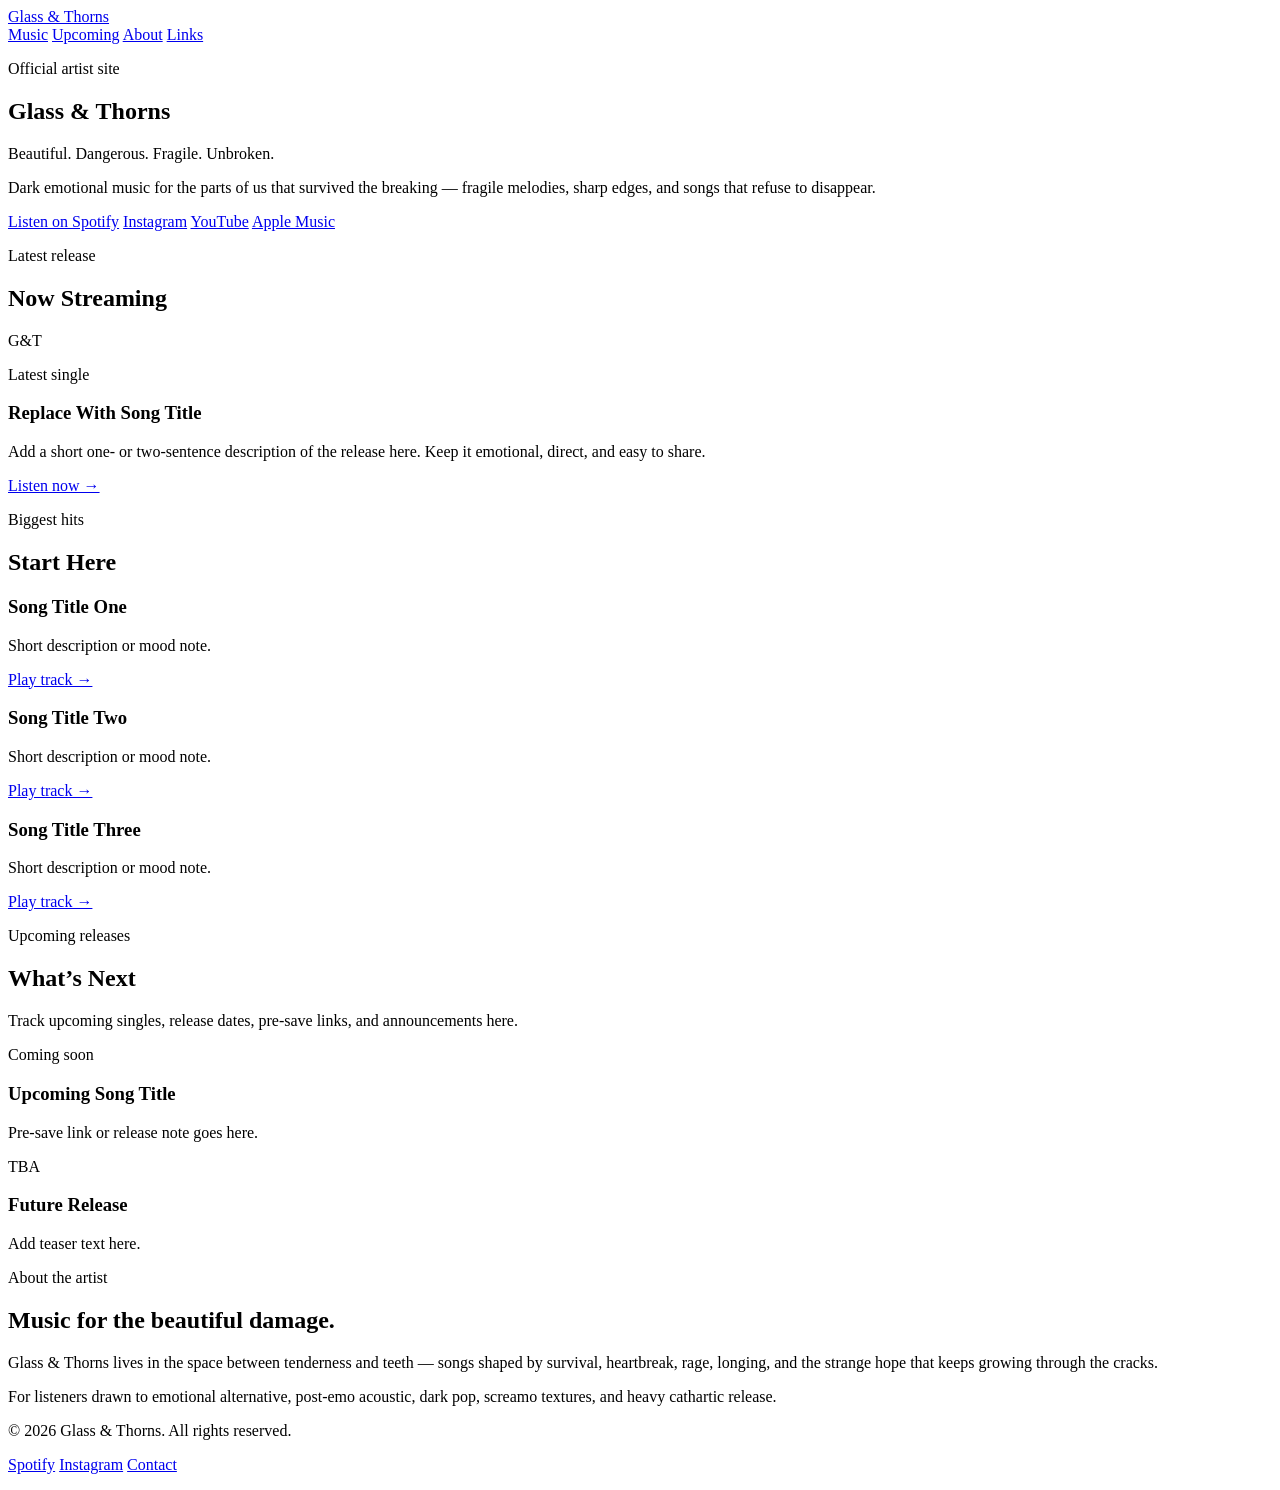
==== index.html @ 0f0faa43 "Add Glass & Thorns artist landing page" ====
<!DOCTYPE html>
<html lang="en">
<head>
  <meta charset="UTF-8" />
  <meta name="viewport" content="width=device-width, initial-scale=1.0" />
  <meta name="description" content="Official site for Glass & Thorns — beautiful, dangerous, fragile, and unbroken." />
  <meta property="og:title" content="Glass & Thorns" />
  <meta property="og:description" content="Beautiful. Dangerous. Fragile. Unbroken." />
  <meta property="og:type" content="website" />
  <title>Glass & Thorns | Official Music Site</title>
  <link rel="stylesheet" href="styles.css" />
</head>
<body>
  <header class="site-header">
    <nav class="nav" aria-label="Primary navigation">
      <a class="logo" href="#top">Glass & Thorns</a>
      <div class="nav-links">
        <a href="#music">Music</a>
        <a href="#upcoming">Upcoming</a>
        <a href="#about">About</a>
        <a href="#links">Links</a>
      </div>
    </nav>
  </header>

  <main id="top">
    <section class="hero section">
      <div class="hero-content">
        <p class="eyebrow">Official artist site</p>
        <h1>Glass & Thorns</h1>
        <p class="tagline">Beautiful. Dangerous. Fragile. Unbroken.</p>
        <p class="intro">
          Dark emotional music for the parts of us that survived the breaking — fragile melodies, sharp edges, and songs that refuse to disappear.
        </p>
        <div class="button-row" id="links" aria-label="Artist links">
          <a class="button primary" href="#" target="_blank" rel="noopener">Listen on Spotify</a>
          <a class="button" href="#" target="_blank" rel="noopener">Instagram</a>
          <a class="button" href="#" target="_blank" rel="noopener">YouTube</a>
          <a class="button" href="#" target="_blank" rel="noopener">Apple Music</a>
        </div>
      </div>
    </section>

    <section class="section feature" id="music">
      <div class="section-heading">
        <p class="eyebrow">Latest release</p>
        <h2>Now Streaming</h2>
      </div>
      <article class="release-card large-card">
        <div class="cover-art placeholder-art" aria-hidden="true">
          <span>G&T</span>
        </div>
        <div>
          <p class="release-label">Latest single</p>
          <h3>Replace With Song Title</h3>
          <p>
            Add a short one- or two-sentence description of the release here. Keep it emotional, direct, and easy to share.
          </p>
          <a class="text-link" href="#" target="_blank" rel="noopener">Listen now →</a>
        </div>
      </article>
    </section>

    <section class="section">
      <div class="section-heading">
        <p class="eyebrow">Biggest hits</p>
        <h2>Start Here</h2>
      </div>
      <div class="card-grid">
        <article class="song-card">
          <h3>Song Title One</h3>
          <p>Short description or mood note.</p>
          <a href="#" target="_blank" rel="noopener">Play track →</a>
        </article>
        <article class="song-card">
          <h3>Song Title Two</h3>
          <p>Short description or mood note.</p>
          <a href="#" target="_blank" rel="noopener">Play track →</a>
        </article>
        <article class="song-card">
          <h3>Song Title Three</h3>
          <p>Short description or mood note.</p>
          <a href="#" target="_blank" rel="noopener">Play track →</a>
        </article>
      </div>
    </section>

    <section class="section split" id="upcoming">
      <div>
        <p class="eyebrow">Upcoming releases</p>
        <h2>What’s Next</h2>
        <p>
          Track upcoming singles, release dates, pre-save links, and announcements here.
        </p>
      </div>
      <div class="timeline">
        <article>
          <time datetime="2026-00-00">Coming soon</time>
          <h3>Upcoming Song Title</h3>
          <p>Pre-save link or release note goes here.</p>
        </article>
        <article>
          <time datetime="2026-00-00">TBA</time>
          <h3>Future Release</h3>
          <p>Add teaser text here.</p>
        </article>
      </div>
    </section>

    <section class="section about" id="about">
      <p class="eyebrow">About the artist</p>
      <h2>Music for the beautiful damage.</h2>
      <p>
        Glass & Thorns lives in the space between tenderness and teeth — songs shaped by survival, heartbreak, rage, longing, and the strange hope that keeps growing through the cracks.
      </p>
      <p>
        For listeners drawn to emotional alternative, post-emo acoustic, dark pop, screamo textures, and heavy cathartic release.
      </p>
    </section>
  </main>

  <footer class="site-footer">
    <p>© <span id="year"></span> Glass & Thorns. All rights reserved.</p>
    <p class="footer-links">
      <a href="#" target="_blank" rel="noopener">Spotify</a>
      <a href="#" target="_blank" rel="noopener">Instagram</a>
      <a href="mailto:hello@example.com">Contact</a>
    </p>
  </footer>

  <script>
    document.getElementById('year').textContent = new Date().getFullYear();
  </script>
</body>
</html>
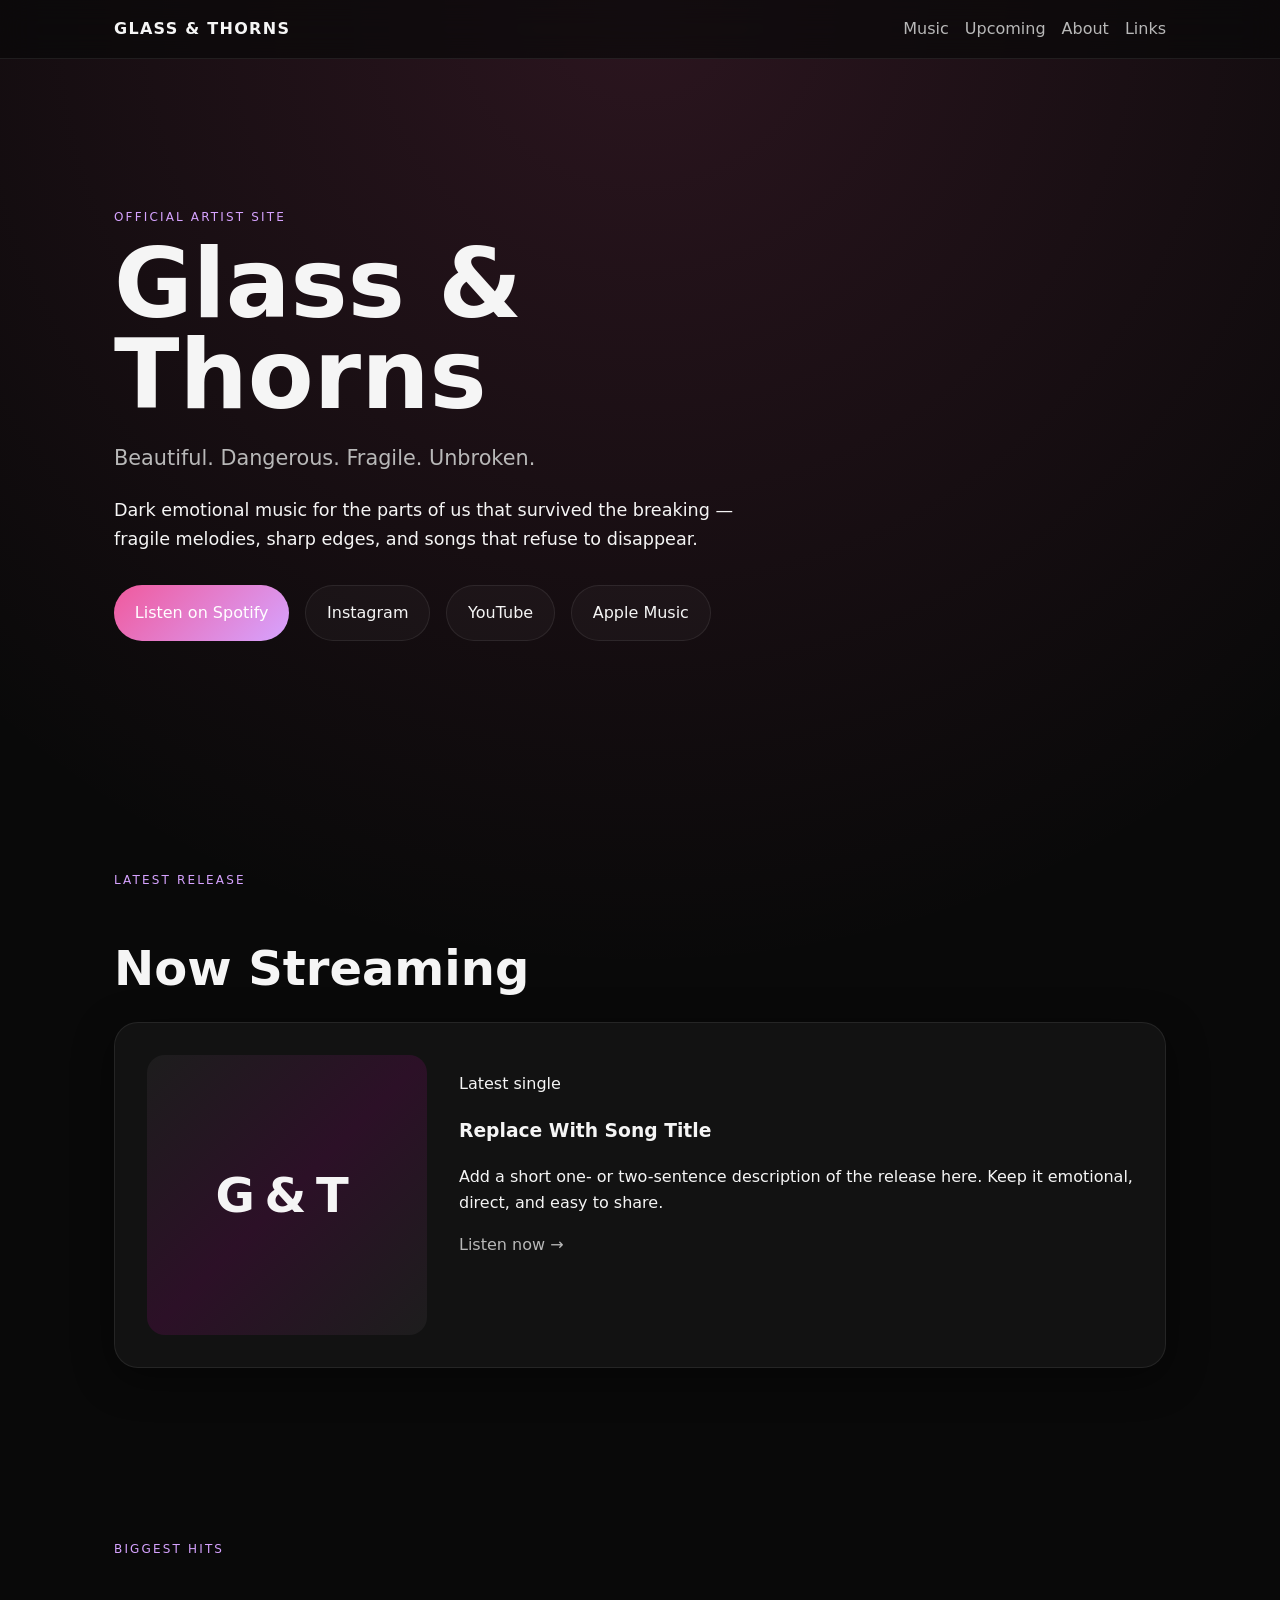
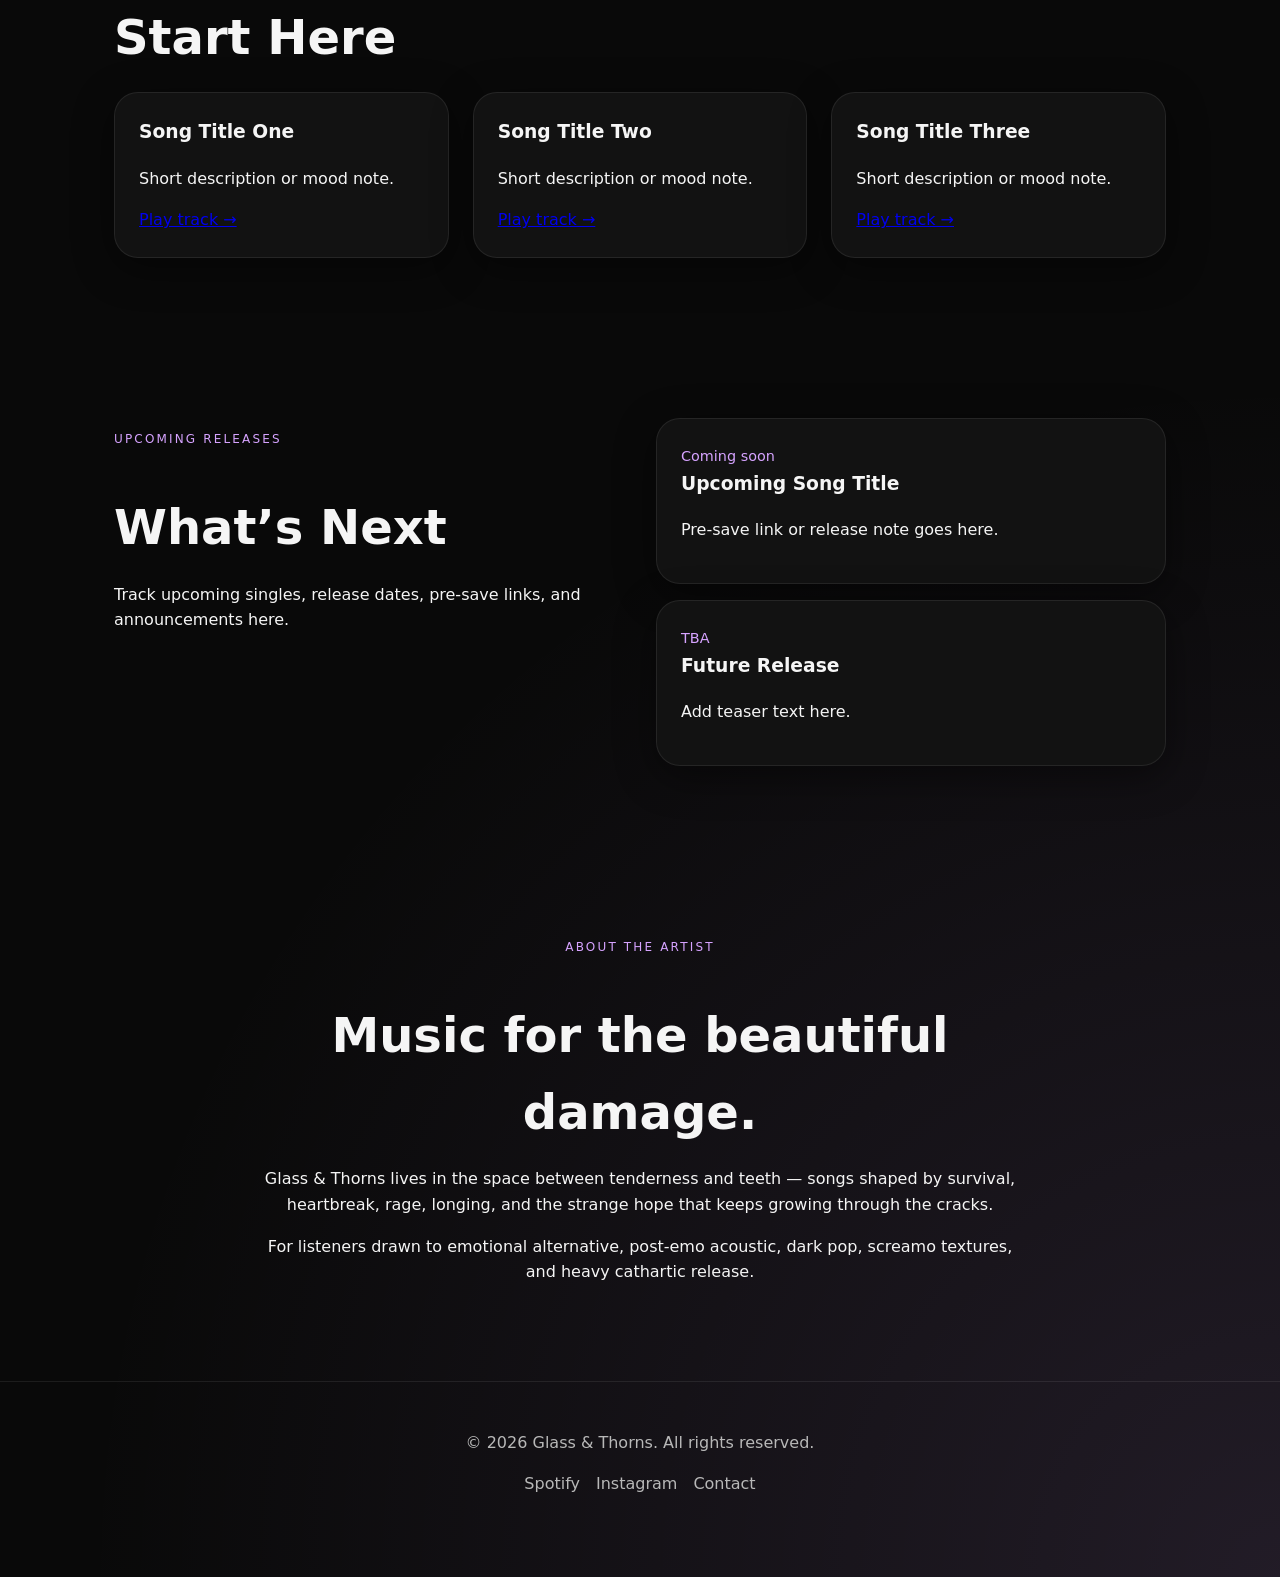
==== commit 938ecef3: "Update artist contact email" ====
--- a/index.html
+++ b/index.html
@@ -124,7 +124,7 @@
     <p class="footer-links">
       <a href="#" target="_blank" rel="noopener">Spotify</a>
       <a href="#" target="_blank" rel="noopener">Instagram</a>
-      <a href="mailto:hello@example.com">Contact</a>
+      <a href="mailto:glassandthorns@gmail.com">Contact</a>
     </p>
   </footer>
 
--- a/styles.css
+++ b/styles.css
@@ -0,0 +1,256 @@
+:root {
+  --bg: #090909;
+  --panel: #121212;
+  --panel-light: #1a1a1a;
+  --text: #f5f5f5;
+  --muted: #b8b8b8;
+  --accent: #d6a3ff;
+  --accent-strong: #f05a9d;
+  --border: rgba(255,255,255,0.08);
+  --shadow: 0 10px 40px rgba(0,0,0,0.45);
+}
+
+* {
+  box-sizing: border-box;
+}
+
+html {
+  scroll-behavior: smooth;
+}
+
+body {
+  margin: 0;
+  background:
+    radial-gradient(circle at top, rgba(240,90,157,0.15), transparent 30%),
+    radial-gradient(circle at bottom right, rgba(214,163,255,0.12), transparent 35%),
+    var(--bg);
+  color: var(--text);
+  font-family: Inter, system-ui, sans-serif;
+  line-height: 1.6;
+}
+
+img {
+  max-width: 100%;
+}
+
+.site-header {
+  position: sticky;
+  top: 0;
+  z-index: 100;
+  backdrop-filter: blur(16px);
+  background: rgba(9,9,9,0.7);
+  border-bottom: 1px solid var(--border);
+}
+
+.nav {
+  max-width: 1100px;
+  margin: 0 auto;
+  padding: 1rem 1.5rem;
+  display: flex;
+  justify-content: space-between;
+  align-items: center;
+}
+
+.logo {
+  color: var(--text);
+  text-decoration: none;
+  font-weight: 700;
+  letter-spacing: 0.08em;
+  text-transform: uppercase;
+}
+
+.nav-links {
+  display: flex;
+  gap: 1rem;
+}
+
+.nav-links a,
+.footer-links a,
+.text-link {
+  color: var(--muted);
+  text-decoration: none;
+  transition: color 0.2s ease;
+}
+
+.nav-links a:hover,
+.footer-links a:hover,
+.text-link:hover {
+  color: var(--accent);
+}
+
+.section {
+  max-width: 1100px;
+  margin: 0 auto;
+  padding: 5rem 1.5rem;
+}
+
+.hero {
+  min-height: 80vh;
+  display: flex;
+  align-items: center;
+}
+
+.hero-content {
+  max-width: 720px;
+}
+
+.eyebrow {
+  text-transform: uppercase;
+  letter-spacing: 0.18em;
+  color: var(--accent);
+  font-size: 0.75rem;
+}
+
+h1 {
+  font-size: clamp(3rem, 8vw, 6rem);
+  line-height: 0.95;
+  margin: 0.5rem 0 1rem;
+}
+
+h2 {
+  font-size: clamp(2rem, 4vw, 3rem);
+  margin-bottom: 1rem;
+}
+
+.tagline {
+  font-size: 1.3rem;
+  color: var(--muted);
+}
+
+.intro {
+  font-size: 1.1rem;
+  max-width: 640px;
+}
+
+.button-row {
+  display: flex;
+  flex-wrap: wrap;
+  gap: 1rem;
+  margin-top: 2rem;
+}
+
+.button {
+  display: inline-flex;
+  align-items: center;
+  justify-content: center;
+  padding: 0.9rem 1.3rem;
+  border-radius: 999px;
+  border: 1px solid var(--border);
+  color: var(--text);
+  text-decoration: none;
+  background: rgba(255,255,255,0.03);
+  transition: transform 0.2s ease, background 0.2s ease;
+}
+
+.button:hover {
+  transform: translateY(-2px);
+  background: rgba(255,255,255,0.08);
+}
+
+.button.primary {
+  background: linear-gradient(135deg, var(--accent-strong), var(--accent));
+  color: white;
+  border: none;
+}
+
+.release-card,
+.song-card,
+.timeline article {
+  background: var(--panel);
+  border: 1px solid var(--border);
+  border-radius: 24px;
+  box-shadow: var(--shadow);
+}
+
+.large-card {
+  display: grid;
+  grid-template-columns: 280px 1fr;
+  gap: 2rem;
+  padding: 2rem;
+}
+
+.cover-art {
+  aspect-ratio: 1 / 1;
+  border-radius: 18px;
+}
+
+.placeholder-art {
+  background: linear-gradient(135deg, #1d1d1d, #2c1027, #1d1d1d);
+  display: flex;
+  align-items: center;
+  justify-content: center;
+  font-size: 3rem;
+  font-weight: 700;
+  letter-spacing: 0.2em;
+}
+
+.card-grid {
+  display: grid;
+  grid-template-columns: repeat(auto-fit, minmax(220px, 1fr));
+  gap: 1.5rem;
+}
+
+.song-card {
+  padding: 1.5rem;
+}
+
+.song-card h3,
+.timeline h3 {
+  margin-top: 0;
+}
+
+.split {
+  display: grid;
+  grid-template-columns: 1fr 1fr;
+  gap: 2rem;
+}
+
+.timeline {
+  display: grid;
+  gap: 1rem;
+}
+
+.timeline article {
+  padding: 1.5rem;
+}
+
+.timeline time {
+  color: var(--accent);
+  font-size: 0.9rem;
+}
+
+.about {
+  text-align: center;
+  max-width: 800px;
+}
+
+.site-footer {
+  border-top: 1px solid var(--border);
+  padding: 2rem 1.5rem 4rem;
+  text-align: center;
+  color: var(--muted);
+}
+
+.footer-links {
+  display: flex;
+  justify-content: center;
+  gap: 1rem;
+  flex-wrap: wrap;
+}
+
+@media (max-width: 800px) {
+  .large-card,
+  .split {
+    grid-template-columns: 1fr;
+  }
+
+  .nav {
+    flex-direction: column;
+    gap: 1rem;
+  }
+
+  .nav-links {
+    flex-wrap: wrap;
+    justify-content: center;
+  }
+}
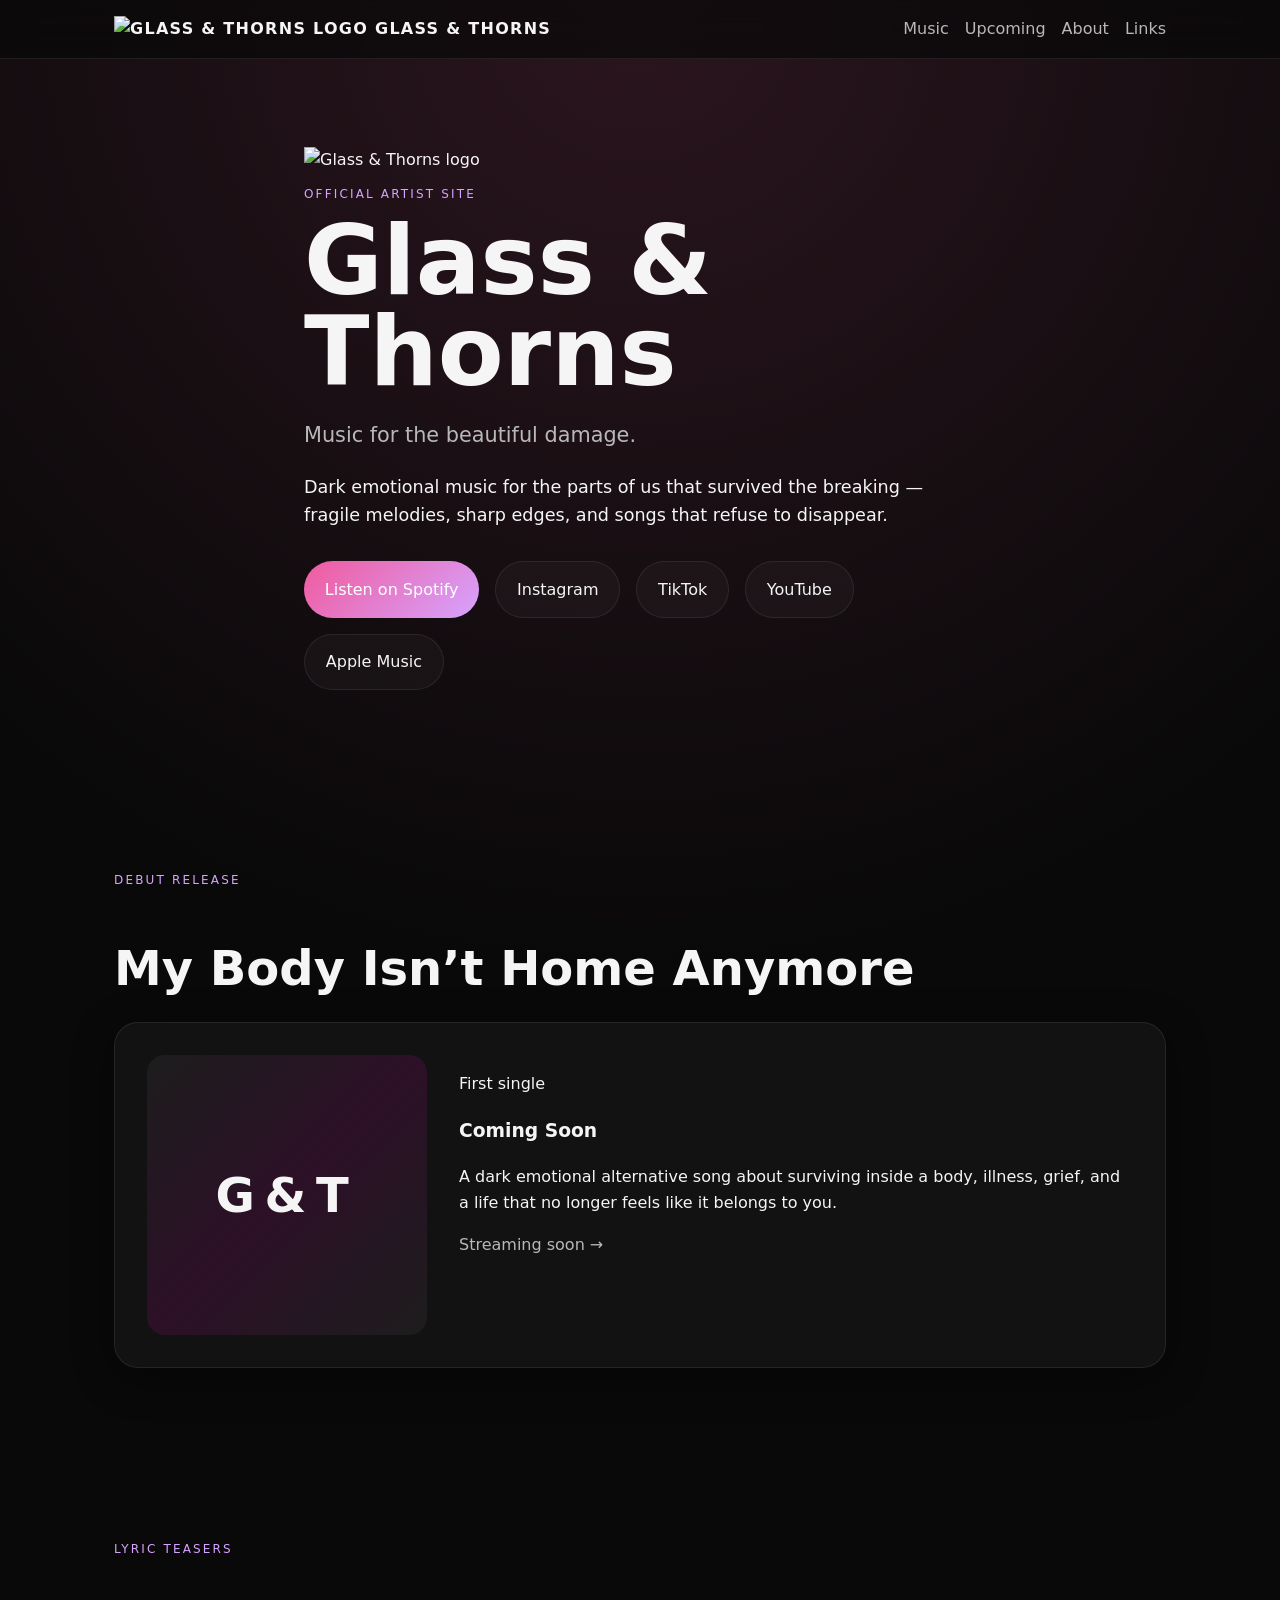
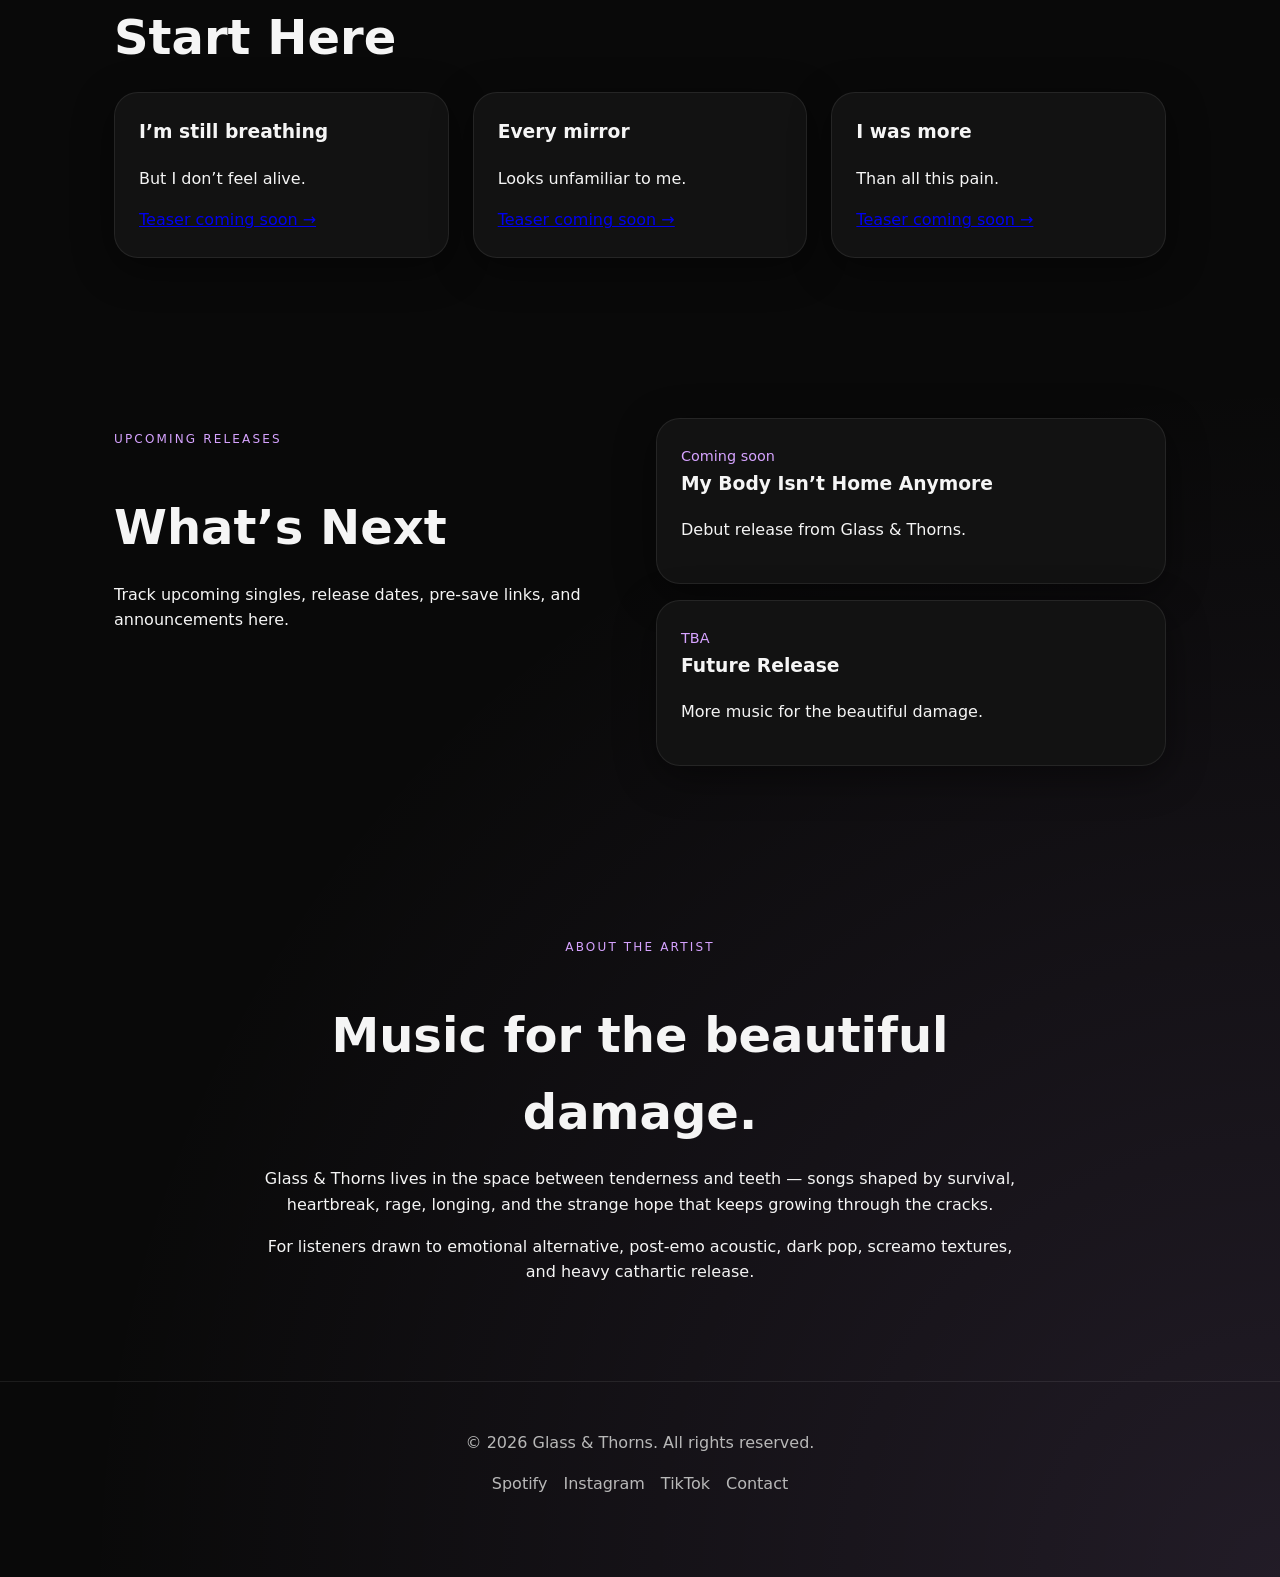
==== commit 2d43a75a: "Wire logo and hero image into site" ====
--- a/index.html
+++ b/index.html
@@ -5,15 +5,19 @@
   <meta name="viewport" content="width=device-width, initial-scale=1.0" />
   <meta name="description" content="Official site for Glass & Thorns — beautiful, dangerous, fragile, and unbroken." />
   <meta property="og:title" content="Glass & Thorns" />
-  <meta property="og:description" content="Beautiful. Dangerous. Fragile. Unbroken." />
+  <meta property="og:description" content="Music for the beautiful damage." />
   <meta property="og:type" content="website" />
+  <meta property="og:image" content="assets/images/glass-and-thorns-hero.jpg" />
   <title>Glass & Thorns | Official Music Site</title>
   <link rel="stylesheet" href="styles.css" />
 </head>
 <body>
   <header class="site-header">
     <nav class="nav" aria-label="Primary navigation">
-      <a class="logo" href="#top">Glass & Thorns</a>
+      <a class="logo" href="#top" aria-label="Glass & Thorns home">
+        <img src="assets/images/glass-and-thorns-logo.jpg" alt="Glass & Thorns logo" />
+        <span>Glass & Thorns</span>
+      </a>
       <div class="nav-links">
         <a href="#music">Music</a>
         <a href="#upcoming">Upcoming</a>
@@ -24,17 +28,20 @@
   </header>
 
   <main id="top">
-    <section class="hero section">
-      <div class="hero-content">
+    <section class="hero">
+      <div class="hero-overlay"></div>
+      <div class="hero-content section">
+        <img class="hero-logo" src="assets/images/glass-and-thorns-logo.jpg" alt="Glass & Thorns logo" />
         <p class="eyebrow">Official artist site</p>
         <h1>Glass & Thorns</h1>
-        <p class="tagline">Beautiful. Dangerous. Fragile. Unbroken.</p>
+        <p class="tagline">Music for the beautiful damage.</p>
         <p class="intro">
           Dark emotional music for the parts of us that survived the breaking — fragile melodies, sharp edges, and songs that refuse to disappear.
         </p>
         <div class="button-row" id="links" aria-label="Artist links">
           <a class="button primary" href="#" target="_blank" rel="noopener">Listen on Spotify</a>
           <a class="button" href="#" target="_blank" rel="noopener">Instagram</a>
+          <a class="button" href="#" target="_blank" rel="noopener">TikTok</a>
           <a class="button" href="#" target="_blank" rel="noopener">YouTube</a>
           <a class="button" href="#" target="_blank" rel="noopener">Apple Music</a>
         </div>
@@ -43,44 +50,44 @@
 
     <section class="section feature" id="music">
       <div class="section-heading">
-        <p class="eyebrow">Latest release</p>
-        <h2>Now Streaming</h2>
+        <p class="eyebrow">Debut release</p>
+        <h2>My Body Isn’t Home Anymore</h2>
       </div>
       <article class="release-card large-card">
         <div class="cover-art placeholder-art" aria-hidden="true">
           <span>G&T</span>
         </div>
         <div>
-          <p class="release-label">Latest single</p>
-          <h3>Replace With Song Title</h3>
+          <p class="release-label">First single</p>
+          <h3>Coming Soon</h3>
           <p>
-            Add a short one- or two-sentence description of the release here. Keep it emotional, direct, and easy to share.
+            A dark emotional alternative song about surviving inside a body, illness, grief, and a life that no longer feels like it belongs to you.
           </p>
-          <a class="text-link" href="#" target="_blank" rel="noopener">Listen now →</a>
+          <a class="text-link" href="#" target="_blank" rel="noopener">Streaming soon →</a>
         </div>
       </article>
     </section>
 
     <section class="section">
       <div class="section-heading">
-        <p class="eyebrow">Biggest hits</p>
+        <p class="eyebrow">Lyric teasers</p>
         <h2>Start Here</h2>
       </div>
       <div class="card-grid">
         <article class="song-card">
-          <h3>Song Title One</h3>
-          <p>Short description or mood note.</p>
-          <a href="#" target="_blank" rel="noopener">Play track →</a>
+          <h3>I’m still breathing</h3>
+          <p>But I don’t feel alive.</p>
+          <a href="#" target="_blank" rel="noopener">Teaser coming soon →</a>
         </article>
         <article class="song-card">
-          <h3>Song Title Two</h3>
-          <p>Short description or mood note.</p>
-          <a href="#" target="_blank" rel="noopener">Play track →</a>
+          <h3>Every mirror</h3>
+          <p>Looks unfamiliar to me.</p>
+          <a href="#" target="_blank" rel="noopener">Teaser coming soon →</a>
         </article>
         <article class="song-card">
-          <h3>Song Title Three</h3>
-          <p>Short description or mood note.</p>
-          <a href="#" target="_blank" rel="noopener">Play track →</a>
+          <h3>I was more</h3>
+          <p>Than all this pain.</p>
+          <a href="#" target="_blank" rel="noopener">Teaser coming soon →</a>
         </article>
       </div>
     </section>
@@ -96,13 +103,13 @@
       <div class="timeline">
         <article>
           <time datetime="2026-00-00">Coming soon</time>
-          <h3>Upcoming Song Title</h3>
-          <p>Pre-save link or release note goes here.</p>
+          <h3>My Body Isn’t Home Anymore</h3>
+          <p>Debut release from Glass & Thorns.</p>
         </article>
         <article>
           <time datetime="2026-00-00">TBA</time>
           <h3>Future Release</h3>
-          <p>Add teaser text here.</p>
+          <p>More music for the beautiful damage.</p>
         </article>
       </div>
     </section>
@@ -124,6 +131,7 @@
     <p class="footer-links">
       <a href="#" target="_blank" rel="noopener">Spotify</a>
       <a href="#" target="_blank" rel="noopener">Instagram</a>
+      <a href="#" target="_blank" rel="noopener">TikTok</a>
       <a href="mailto:glassandthorns@gmail.com">Contact</a>
     </p>
   </footer>
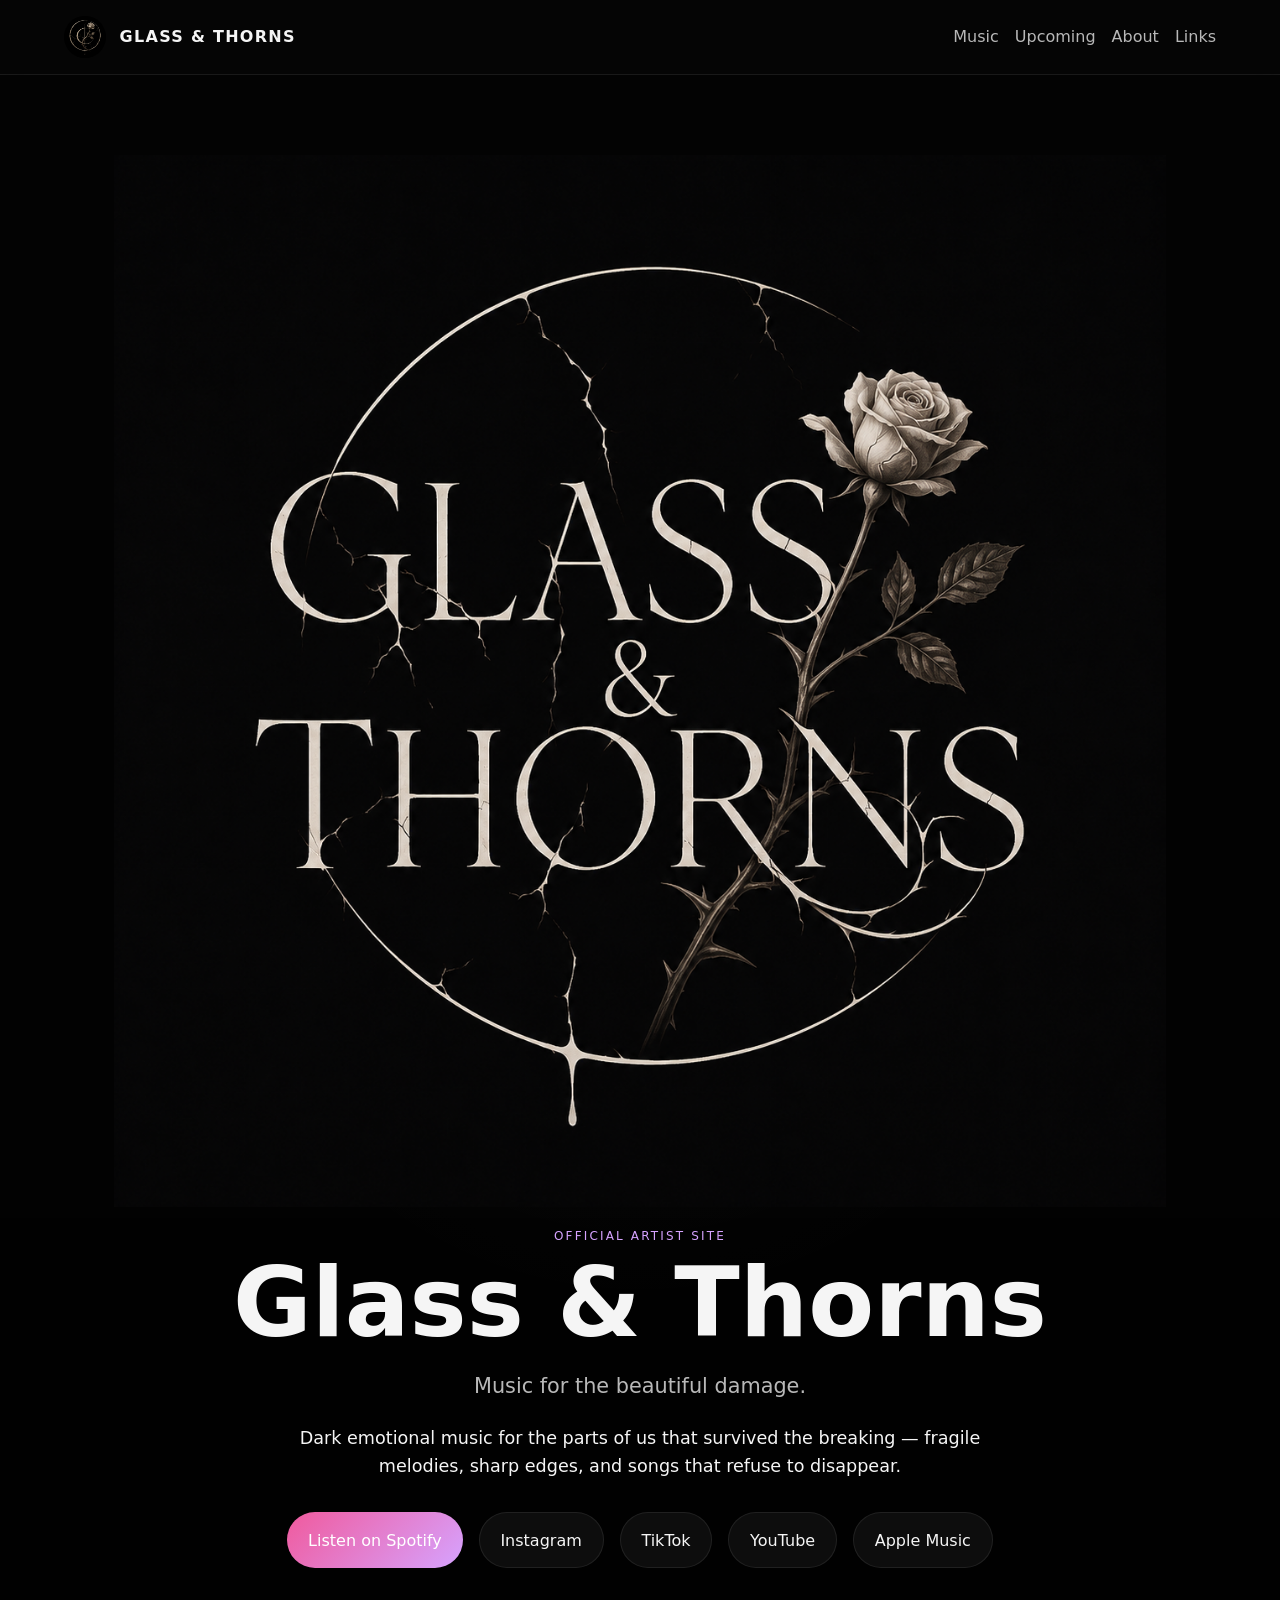
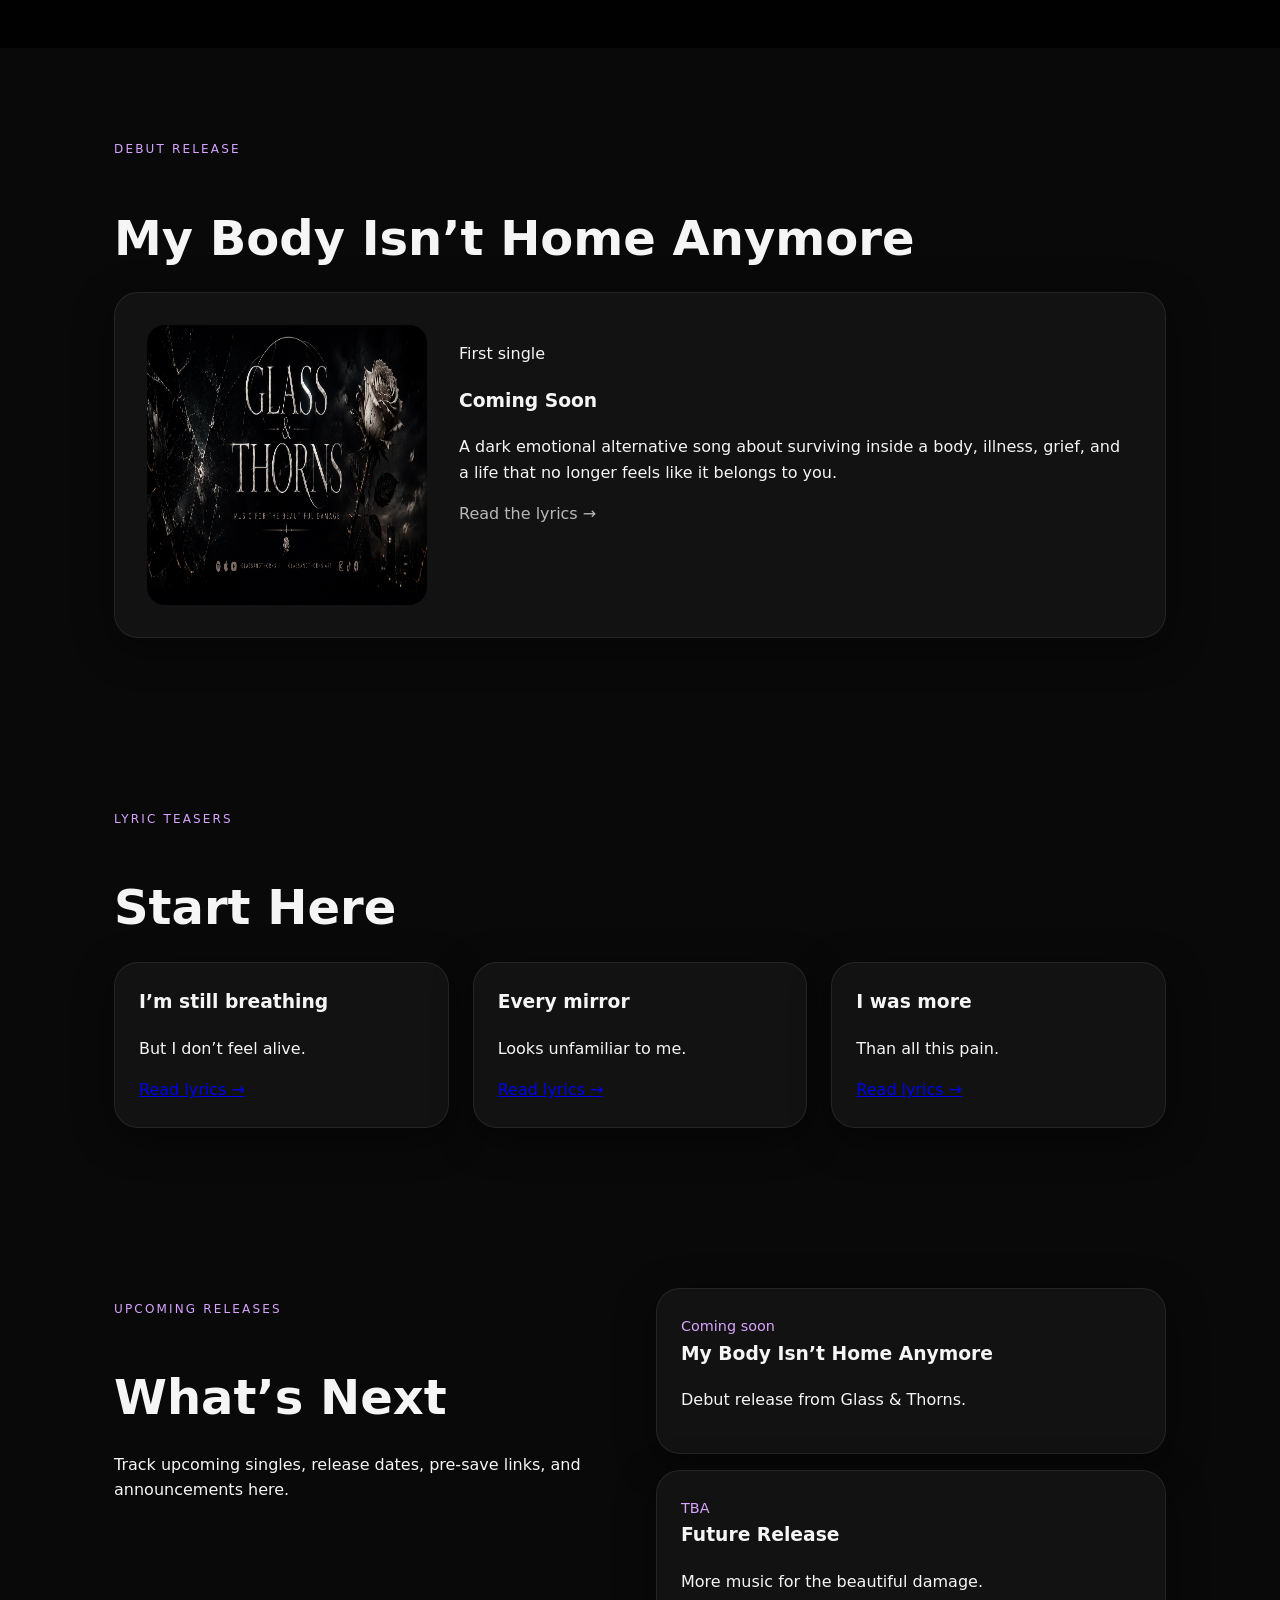
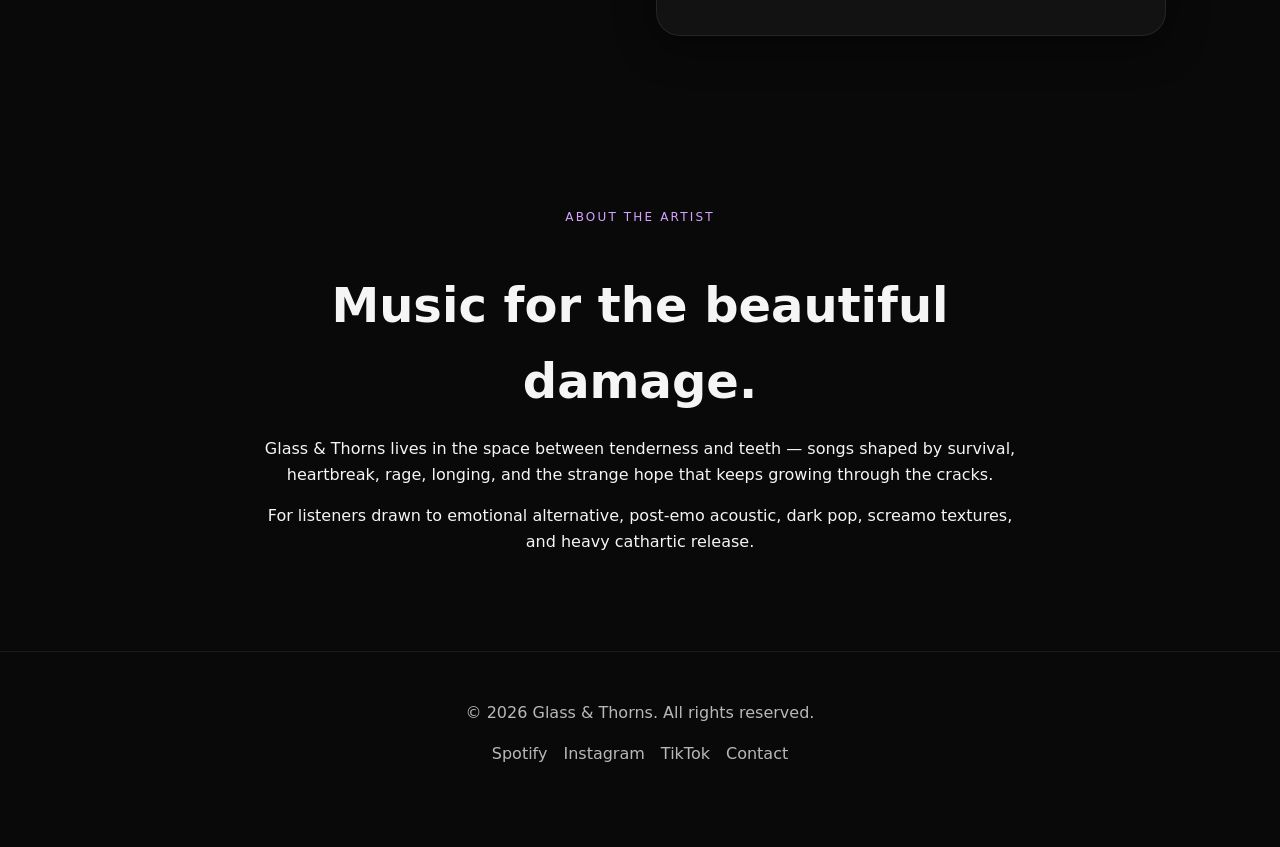
==== commit 2a0b14b9: "Use uploaded Glass and Thorns image assets" ====
--- a/index.html
+++ b/index.html
@@ -7,15 +7,17 @@
   <meta property="og:title" content="Glass & Thorns" />
   <meta property="og:description" content="Music for the beautiful damage." />
   <meta property="og:type" content="website" />
-  <meta property="og:image" content="assets/images/glass-and-thorns-hero.jpg" />
+  <meta property="og:image" content="https://glassandthorns.art/assets/images/glass-and-thorns-cover.png" />
   <title>Glass & Thorns | Official Music Site</title>
+  <link rel="icon" href="assets/images/glass-and-thorns-logo.png" />
+  <link rel="apple-touch-icon" href="assets/images/glass-and-thorns-logo.png" />
   <link rel="stylesheet" href="styles.css" />
 </head>
 <body>
   <header class="site-header">
     <nav class="nav" aria-label="Primary navigation">
       <a class="logo" href="#top" aria-label="Glass & Thorns home">
-        <img src="assets/images/glass-and-thorns-logo.jpg" alt="Glass & Thorns logo" />
+        <img src="assets/images/glass-and-thorns-logo.png" alt="Glass & Thorns logo" />
         <span>Glass & Thorns</span>
       </a>
       <div class="nav-links">
@@ -31,7 +33,7 @@
     <section class="hero">
       <div class="hero-overlay"></div>
       <div class="hero-content section">
-        <img class="hero-logo" src="assets/images/glass-and-thorns-logo.jpg" alt="Glass & Thorns logo" />
+        <img class="hero-logo-text" src="assets/images/glass-and-thorns-logo-text.png" alt="Glass & Thorns" />
         <p class="eyebrow">Official artist site</p>
         <h1>Glass & Thorns</h1>
         <p class="tagline">Music for the beautiful damage.</p>
@@ -54,16 +56,14 @@
         <h2>My Body Isn’t Home Anymore</h2>
       </div>
       <article class="release-card large-card">
-        <div class="cover-art placeholder-art" aria-hidden="true">
-          <span>G&T</span>
-        </div>
+        <img class="cover-art" src="assets/images/glass-and-thorns-cover.png" alt="Glass & Thorns cover art" />
         <div>
           <p class="release-label">First single</p>
           <h3>Coming Soon</h3>
           <p>
             A dark emotional alternative song about surviving inside a body, illness, grief, and a life that no longer feels like it belongs to you.
           </p>
-          <a class="text-link" href="#" target="_blank" rel="noopener">Streaming soon →</a>
+          <a class="text-link" href="lyrics/">Read the lyrics →</a>
         </div>
       </article>
     </section>
@@ -77,17 +77,17 @@
         <article class="song-card">
           <h3>I’m still breathing</h3>
           <p>But I don’t feel alive.</p>
-          <a href="#" target="_blank" rel="noopener">Teaser coming soon →</a>
+          <a href="lyrics/">Read lyrics →</a>
         </article>
         <article class="song-card">
           <h3>Every mirror</h3>
           <p>Looks unfamiliar to me.</p>
-          <a href="#" target="_blank" rel="noopener">Teaser coming soon →</a>
+          <a href="lyrics/">Read lyrics →</a>
         </article>
         <article class="song-card">
           <h3>I was more</h3>
           <p>Than all this pain.</p>
-          <a href="#" target="_blank" rel="noopener">Teaser coming soon →</a>
+          <a href="lyrics/">Read lyrics →</a>
         </article>
       </div>
     </section>
--- a/styles.css
+++ b/styles.css
@@ -20,10 +20,7 @@
 
 body {
   margin: 0;
-  background:
-    radial-gradient(circle at top, rgba(240,90,157,0.15), transparent 30%),
-    radial-gradient(circle at bottom right, rgba(214,163,255,0.12), transparent 35%),
-    var(--bg);
+  background: var(--bg);
   color: var(--text);
   font-family: Inter, system-ui, sans-serif;
   line-height: 1.6;
@@ -38,12 +35,12 @@
   top: 0;
   z-index: 100;
   backdrop-filter: blur(16px);
-  background: rgba(9,9,9,0.7);
+  background: rgba(5,5,5,0.75);
   border-bottom: 1px solid var(--border);
 }
 
 .nav {
-  max-width: 1100px;
+  max-width: 1200px;
   margin: 0 auto;
   padding: 1rem 1.5rem;
   display: flex;
@@ -52,11 +49,21 @@
 }
 
 .logo {
+  display: flex;
+  align-items: center;
+  gap: 0.85rem;
   color: var(--text);
   text-decoration: none;
   font-weight: 700;
   letter-spacing: 0.08em;
   text-transform: uppercase;
+}
+
+.logo img {
+  width: 42px;
+  height: 42px;
+  border-radius: 50%;
+  object-fit: cover;
 }
 
 .nav-links {
@@ -75,7 +82,7 @@
 .nav-links a:hover,
 .footer-links a:hover,
 .text-link:hover {
-  color: var(--accent);
+  color: white;
 }
 
 .section {
@@ -85,13 +92,34 @@
 }
 
 .hero {
-  min-height: 80vh;
-  display: flex;
-  align-items: center;
+  position: relative;
+  min-height: 100vh;
+  display: flex;
+  align-items: center;
+  background:
+    linear-gradient(to bottom, rgba(0,0,0,0.65), rgba(0,0,0,0.9)),
+    url('assets/images/glass-and-thorns-hero.jpg') center center / cover no-repeat;
+}
+
+.hero-overlay {
+  position: absolute;
+  inset: 0;
+  background: radial-gradient(circle at center, rgba(255,255,255,0.03), transparent 45%);
 }
 
 .hero-content {
-  max-width: 720px;
+  position: relative;
+  z-index: 2;
+  text-align: center;
+}
+
+.hero-logo {
+  width: 170px;
+  height: 170px;
+  object-fit: cover;
+  margin-bottom: 1.5rem;
+  border-radius: 50%;
+  box-shadow: 0 0 60px rgba(255,255,255,0.08);
 }
 
 .eyebrow {
@@ -119,12 +147,14 @@
 
 .intro {
   font-size: 1.1rem;
-  max-width: 640px;
+  max-width: 720px;
+  margin: 0 auto;
 }
 
 .button-row {
   display: flex;
   flex-wrap: wrap;
+  justify-content: center;
   gap: 1rem;
   margin-top: 2rem;
 }
@@ -138,13 +168,13 @@
   border: 1px solid var(--border);
   color: var(--text);
   text-decoration: none;
-  background: rgba(255,255,255,0.03);
+  background: rgba(255,255,255,0.05);
   transition: transform 0.2s ease, background 0.2s ease;
 }
 
 .button:hover {
   transform: translateY(-2px);
-  background: rgba(255,255,255,0.08);
+  background: rgba(255,255,255,0.1);
 }
 
 .button.primary {
@@ -253,4 +283,9 @@
     flex-wrap: wrap;
     justify-content: center;
   }
-}
+
+  .hero-logo {
+    width: 130px;
+    height: 130px;
+  }
+}
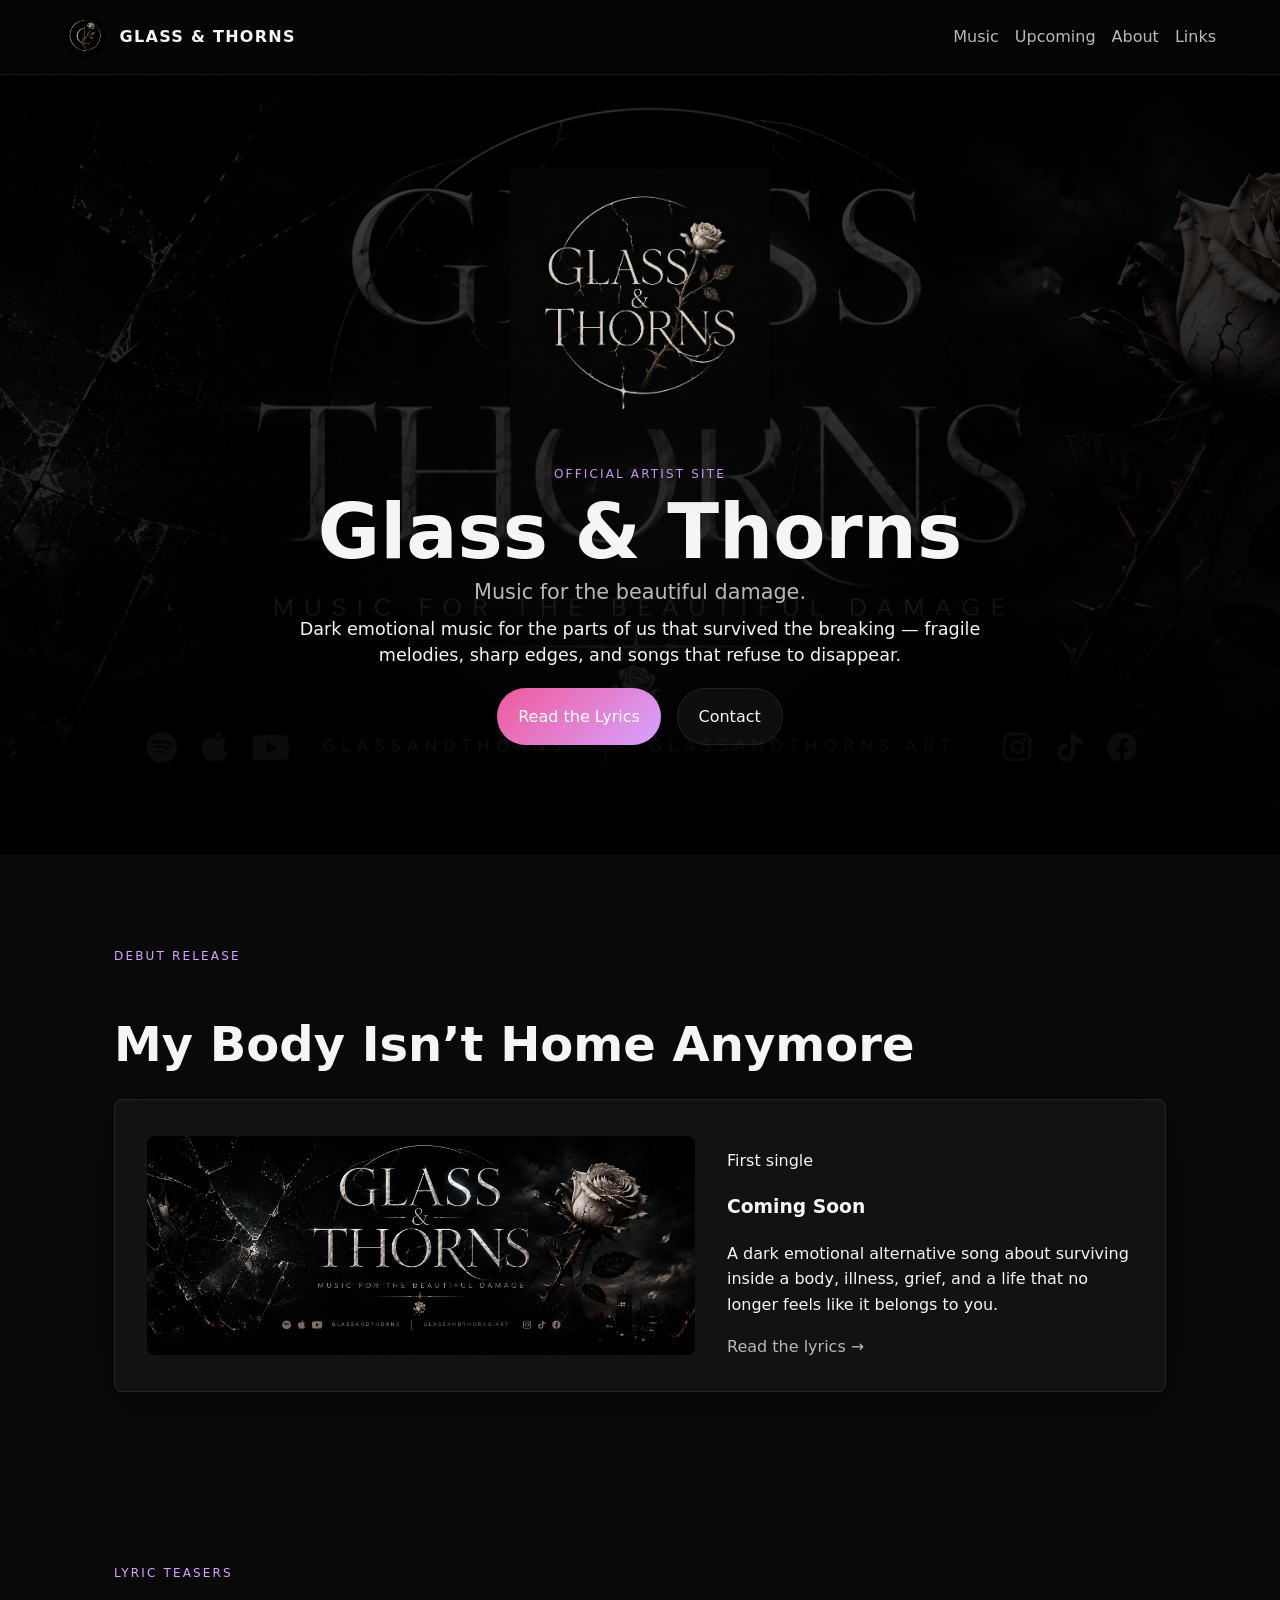
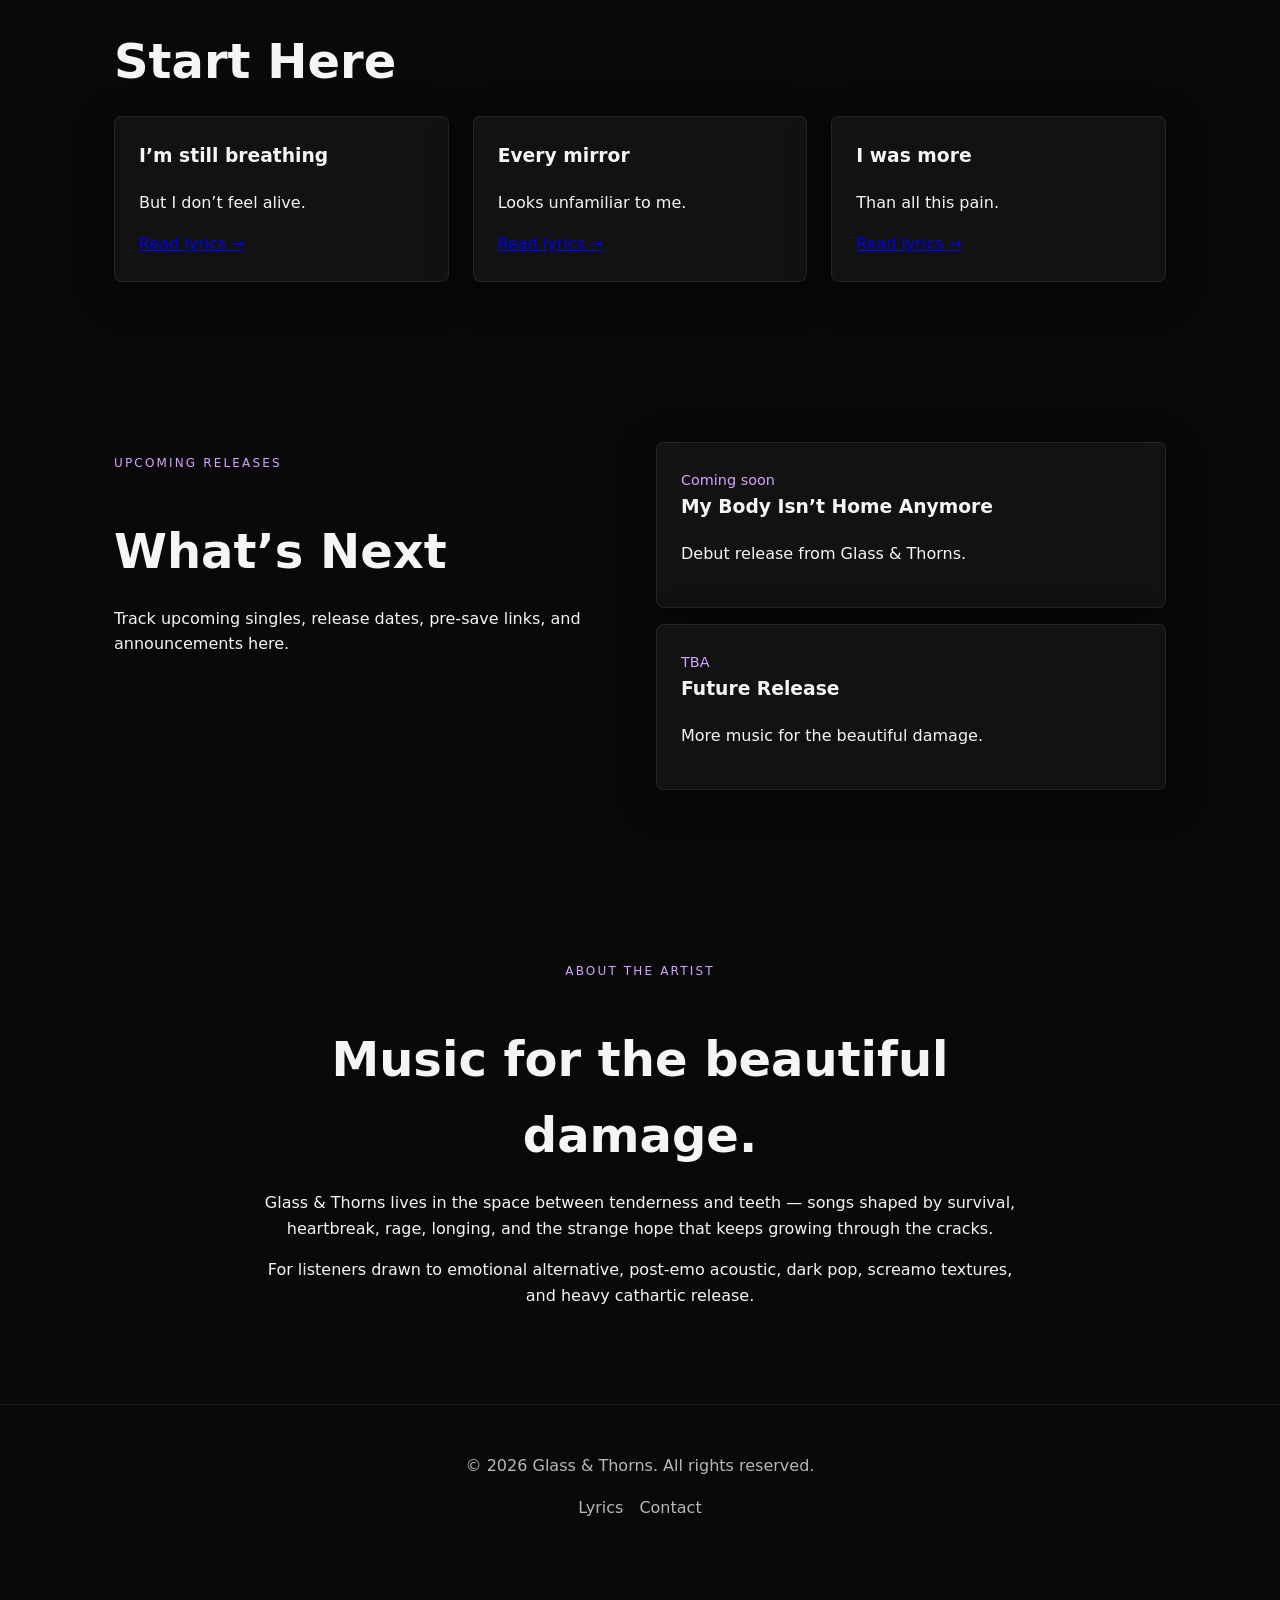
==== commit 67083667: "Harden static site maintenance" ====
--- a/index.html
+++ b/index.html
@@ -3,12 +3,13 @@
 <head>
   <meta charset="UTF-8" />
   <meta name="viewport" content="width=device-width, initial-scale=1.0" />
-  <meta name="description" content="Official site for Glass & Thorns — beautiful, dangerous, fragile, and unbroken." />
-  <meta property="og:title" content="Glass & Thorns" />
+  <meta name="description" content="Official site for Glass &amp; Thorns — beautiful, dangerous, fragile, and unbroken." />
+  <meta property="og:title" content="Glass &amp; Thorns" />
   <meta property="og:description" content="Music for the beautiful damage." />
   <meta property="og:type" content="website" />
+  <meta property="og:url" content="https://glassandthorns.art/" />
   <meta property="og:image" content="https://glassandthorns.art/assets/images/glass-and-thorns-cover.png" />
-  <title>Glass & Thorns | Official Music Site</title>
+  <title>Glass &amp; Thorns | Official Music Site</title>
   <link rel="icon" href="assets/images/glass-and-thorns-logo.png" />
   <link rel="apple-touch-icon" href="assets/images/glass-and-thorns-logo.png" />
   <link rel="stylesheet" href="styles.css" />
@@ -16,9 +17,9 @@
 <body>
   <header class="site-header">
     <nav class="nav" aria-label="Primary navigation">
-      <a class="logo" href="#top" aria-label="Glass & Thorns home">
-        <img src="assets/images/glass-and-thorns-logo.png" alt="Glass & Thorns logo" />
-        <span>Glass & Thorns</span>
+      <a class="logo" href="#top" aria-label="Glass &amp; Thorns home">
+        <img src="assets/images/glass-and-thorns-logo.png" alt="Glass &amp; Thorns logo" />
+        <span>Glass &amp; Thorns</span>
       </a>
       <div class="nav-links">
         <a href="#music">Music</a>
@@ -33,19 +34,16 @@
     <section class="hero">
       <div class="hero-overlay"></div>
       <div class="hero-content section">
-        <img class="hero-logo-text" src="assets/images/glass-and-thorns-logo-text.png" alt="Glass & Thorns" />
+        <img class="hero-logo-text" src="assets/images/glass-and-thorns-logo-text.png" alt="Glass &amp; Thorns" />
         <p class="eyebrow">Official artist site</p>
-        <h1>Glass & Thorns</h1>
+        <h1>Glass &amp; Thorns</h1>
         <p class="tagline">Music for the beautiful damage.</p>
         <p class="intro">
           Dark emotional music for the parts of us that survived the breaking — fragile melodies, sharp edges, and songs that refuse to disappear.
         </p>
         <div class="button-row" id="links" aria-label="Artist links">
-          <a class="button primary" href="#" target="_blank" rel="noopener">Listen on Spotify</a>
-          <a class="button" href="#" target="_blank" rel="noopener">Instagram</a>
-          <a class="button" href="#" target="_blank" rel="noopener">TikTok</a>
-          <a class="button" href="#" target="_blank" rel="noopener">YouTube</a>
-          <a class="button" href="#" target="_blank" rel="noopener">Apple Music</a>
+          <a class="button primary" href="lyrics/">Read the Lyrics</a>
+          <a class="button" href="mailto:glassandthorns@gmail.com">Contact</a>
         </div>
       </div>
     </section>
@@ -56,7 +54,7 @@
         <h2>My Body Isn’t Home Anymore</h2>
       </div>
       <article class="release-card large-card">
-        <img class="cover-art" src="assets/images/glass-and-thorns-cover.png" alt="Glass & Thorns cover art" />
+        <img class="cover-art" src="assets/images/glass-and-thorns-cover.png" alt="Glass &amp; Thorns cover art" />
         <div>
           <p class="release-label">First single</p>
           <h3>Coming Soon</h3>
@@ -102,12 +100,12 @@
       </div>
       <div class="timeline">
         <article>
-          <time datetime="2026-00-00">Coming soon</time>
+          <span class="timeline-date">Coming soon</span>
           <h3>My Body Isn’t Home Anymore</h3>
-          <p>Debut release from Glass & Thorns.</p>
+          <p>Debut release from Glass &amp; Thorns.</p>
         </article>
         <article>
-          <time datetime="2026-00-00">TBA</time>
+          <span class="timeline-date">TBA</span>
           <h3>Future Release</h3>
           <p>More music for the beautiful damage.</p>
         </article>
@@ -118,7 +116,7 @@
       <p class="eyebrow">About the artist</p>
       <h2>Music for the beautiful damage.</h2>
       <p>
-        Glass & Thorns lives in the space between tenderness and teeth — songs shaped by survival, heartbreak, rage, longing, and the strange hope that keeps growing through the cracks.
+        Glass &amp; Thorns lives in the space between tenderness and teeth — songs shaped by survival, heartbreak, rage, longing, and the strange hope that keeps growing through the cracks.
       </p>
       <p>
         For listeners drawn to emotional alternative, post-emo acoustic, dark pop, screamo textures, and heavy cathartic release.
@@ -127,11 +125,9 @@
   </main>
 
   <footer class="site-footer">
-    <p>© <span id="year"></span> Glass & Thorns. All rights reserved.</p>
+    <p>© <span id="year"></span> Glass &amp; Thorns. All rights reserved.</p>
     <p class="footer-links">
-      <a href="#" target="_blank" rel="noopener">Spotify</a>
-      <a href="#" target="_blank" rel="noopener">Instagram</a>
-      <a href="#" target="_blank" rel="noopener">TikTok</a>
+      <a href="lyrics/">Lyrics</a>
       <a href="mailto:glassandthorns@gmail.com">Contact</a>
     </p>
   </footer>
--- a/styles.css
+++ b/styles.css
@@ -28,6 +28,7 @@
 
 img {
   max-width: 100%;
+  height: auto;
 }
 
 .site-header {
@@ -93,12 +94,14 @@
 
 .hero {
   position: relative;
-  min-height: 100vh;
-  display: flex;
-  align-items: center;
+  min-height: calc(100vh - 120px);
+  min-height: calc(100svh - 120px);
+  display: flex;
+  align-items: center;
+  padding: 1rem 0 2rem;
   background:
-    linear-gradient(to bottom, rgba(0,0,0,0.65), rgba(0,0,0,0.9)),
-    url('assets/images/glass-and-thorns-hero.jpg') center center / cover no-repeat;
+    linear-gradient(to bottom, rgba(0,0,0,0.72), rgba(0,0,0,0.92)),
+    url('assets/images/glass-and-thorns-cover.png') center center / cover no-repeat;
 }
 
 .hero-overlay {
@@ -111,15 +114,16 @@
   position: relative;
   z-index: 2;
   text-align: center;
-}
-
-.hero-logo {
-  width: 170px;
-  height: 170px;
-  object-fit: cover;
-  margin-bottom: 1.5rem;
-  border-radius: 50%;
-  box-shadow: 0 0 60px rgba(255,255,255,0.08);
+  padding-top: clamp(1.5rem, 3vh, 2rem);
+  padding-bottom: clamp(1.5rem, 3vh, 2rem);
+}
+
+.hero-logo-text {
+  width: min(260px, 56vw, 32vh);
+  width: min(260px, 56vw, 32svh);
+  object-fit: contain;
+  margin-bottom: 1rem;
+  filter: drop-shadow(0 0 40px rgba(0,0,0,0.6));
 }
 
 .eyebrow {
@@ -135,6 +139,11 @@
   margin: 0.5rem 0 1rem;
 }
 
+.hero h1 {
+  font-size: clamp(2.75rem, 6vw, 4.75rem);
+  margin: 0.35rem 0 0.5rem;
+}
+
 h2 {
   font-size: clamp(2rem, 4vw, 3rem);
   margin-bottom: 1rem;
@@ -143,10 +152,12 @@
 .tagline {
   font-size: 1.3rem;
   color: var(--muted);
+  margin: 0.5rem 0;
 }
 
 .intro {
   font-size: 1.1rem;
+  line-height: 1.45;
   max-width: 720px;
   margin: 0 auto;
 }
@@ -156,7 +167,7 @@
   flex-wrap: wrap;
   justify-content: center;
   gap: 1rem;
-  margin-top: 2rem;
+  margin-top: 1.25rem;
 }
 
 .button {
@@ -188,30 +199,22 @@
 .timeline article {
   background: var(--panel);
   border: 1px solid var(--border);
-  border-radius: 24px;
+  border-radius: 8px;
   box-shadow: var(--shadow);
 }
 
 .large-card {
   display: grid;
-  grid-template-columns: 280px 1fr;
+  grid-template-columns: minmax(320px, 1.35fr) 1fr;
   gap: 2rem;
+  align-items: center;
   padding: 2rem;
 }
 
 .cover-art {
-  aspect-ratio: 1 / 1;
-  border-radius: 18px;
-}
-
-.placeholder-art {
-  background: linear-gradient(135deg, #1d1d1d, #2c1027, #1d1d1d);
-  display: flex;
-  align-items: center;
-  justify-content: center;
-  font-size: 3rem;
-  font-weight: 700;
-  letter-spacing: 0.2em;
+  width: 100%;
+  border-radius: 8px;
+  object-fit: contain;
 }
 
 .card-grid {
@@ -244,7 +247,7 @@
   padding: 1.5rem;
 }
 
-.timeline time {
+.timeline-date {
   color: var(--accent);
   font-size: 0.9rem;
 }
@@ -283,9 +286,4 @@
     flex-wrap: wrap;
     justify-content: center;
   }
-
-  .hero-logo {
-    width: 130px;
-    height: 130px;
-  }
-}
+}
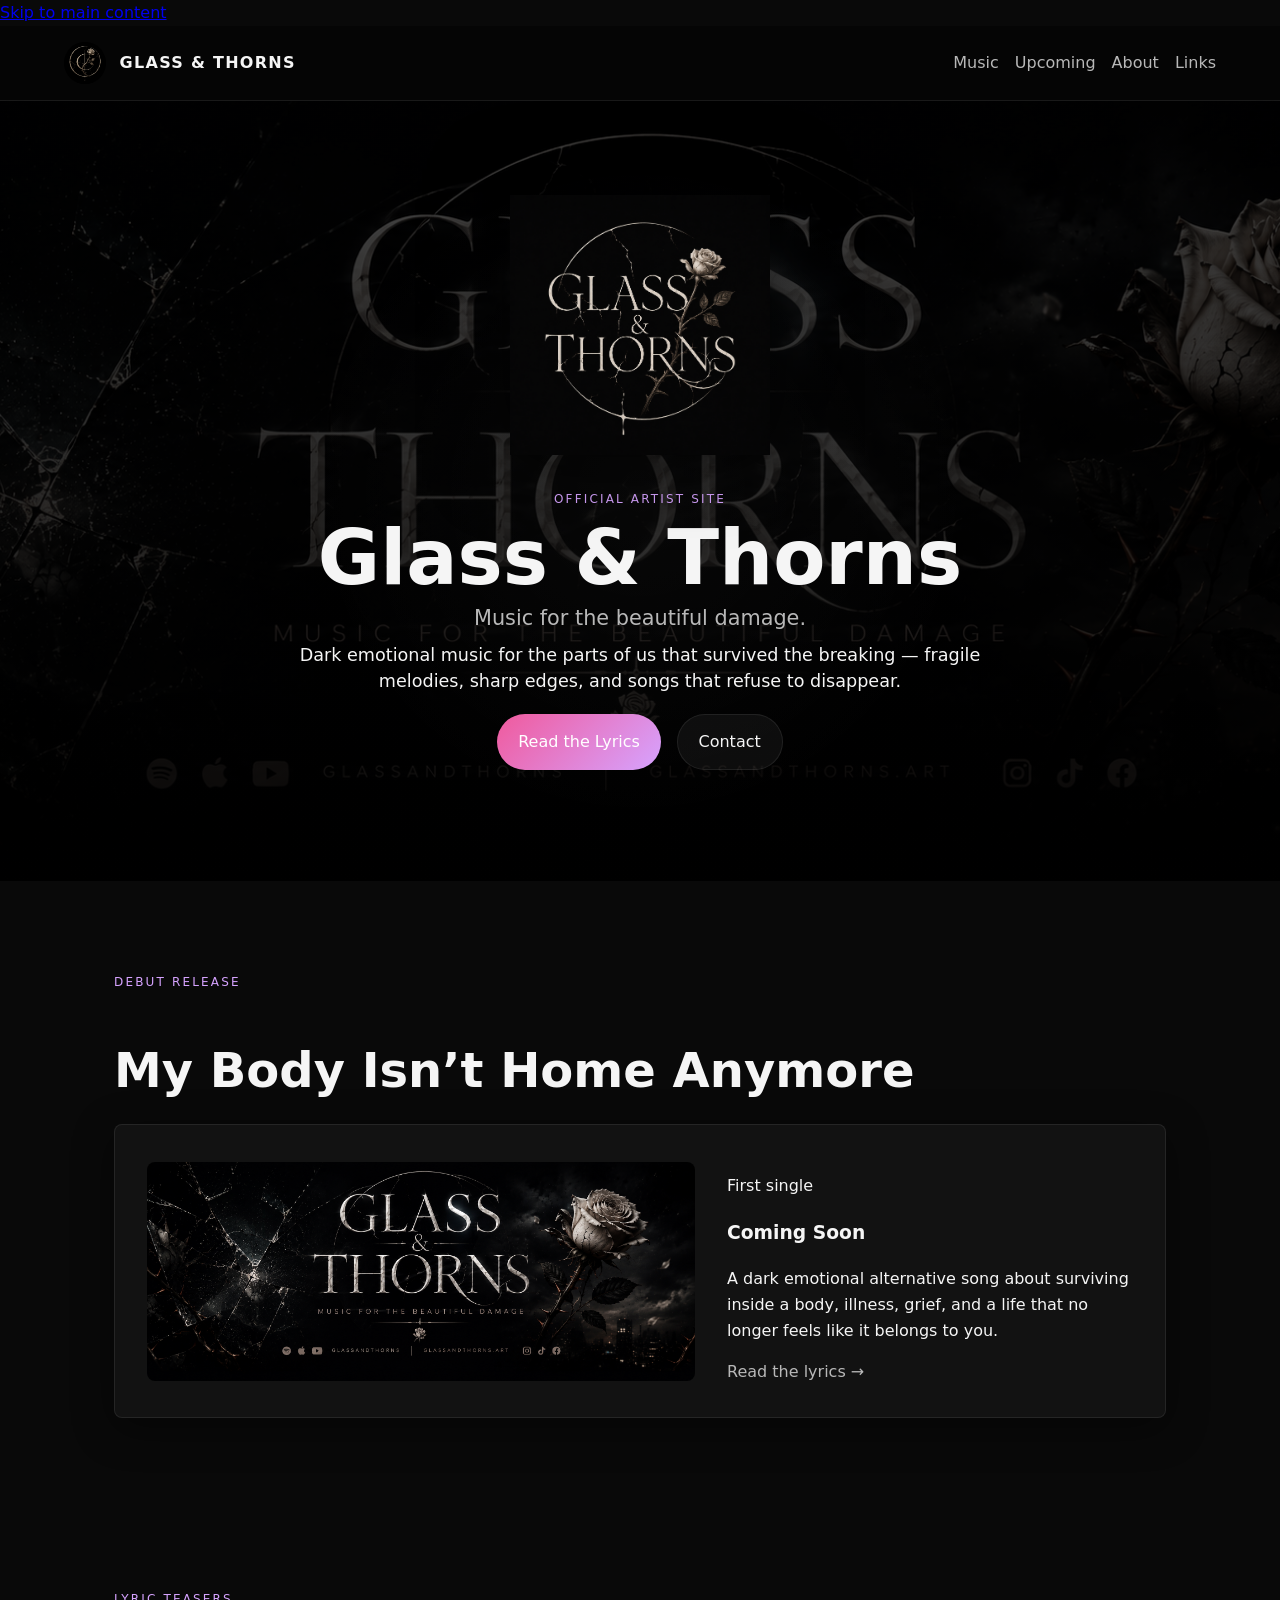
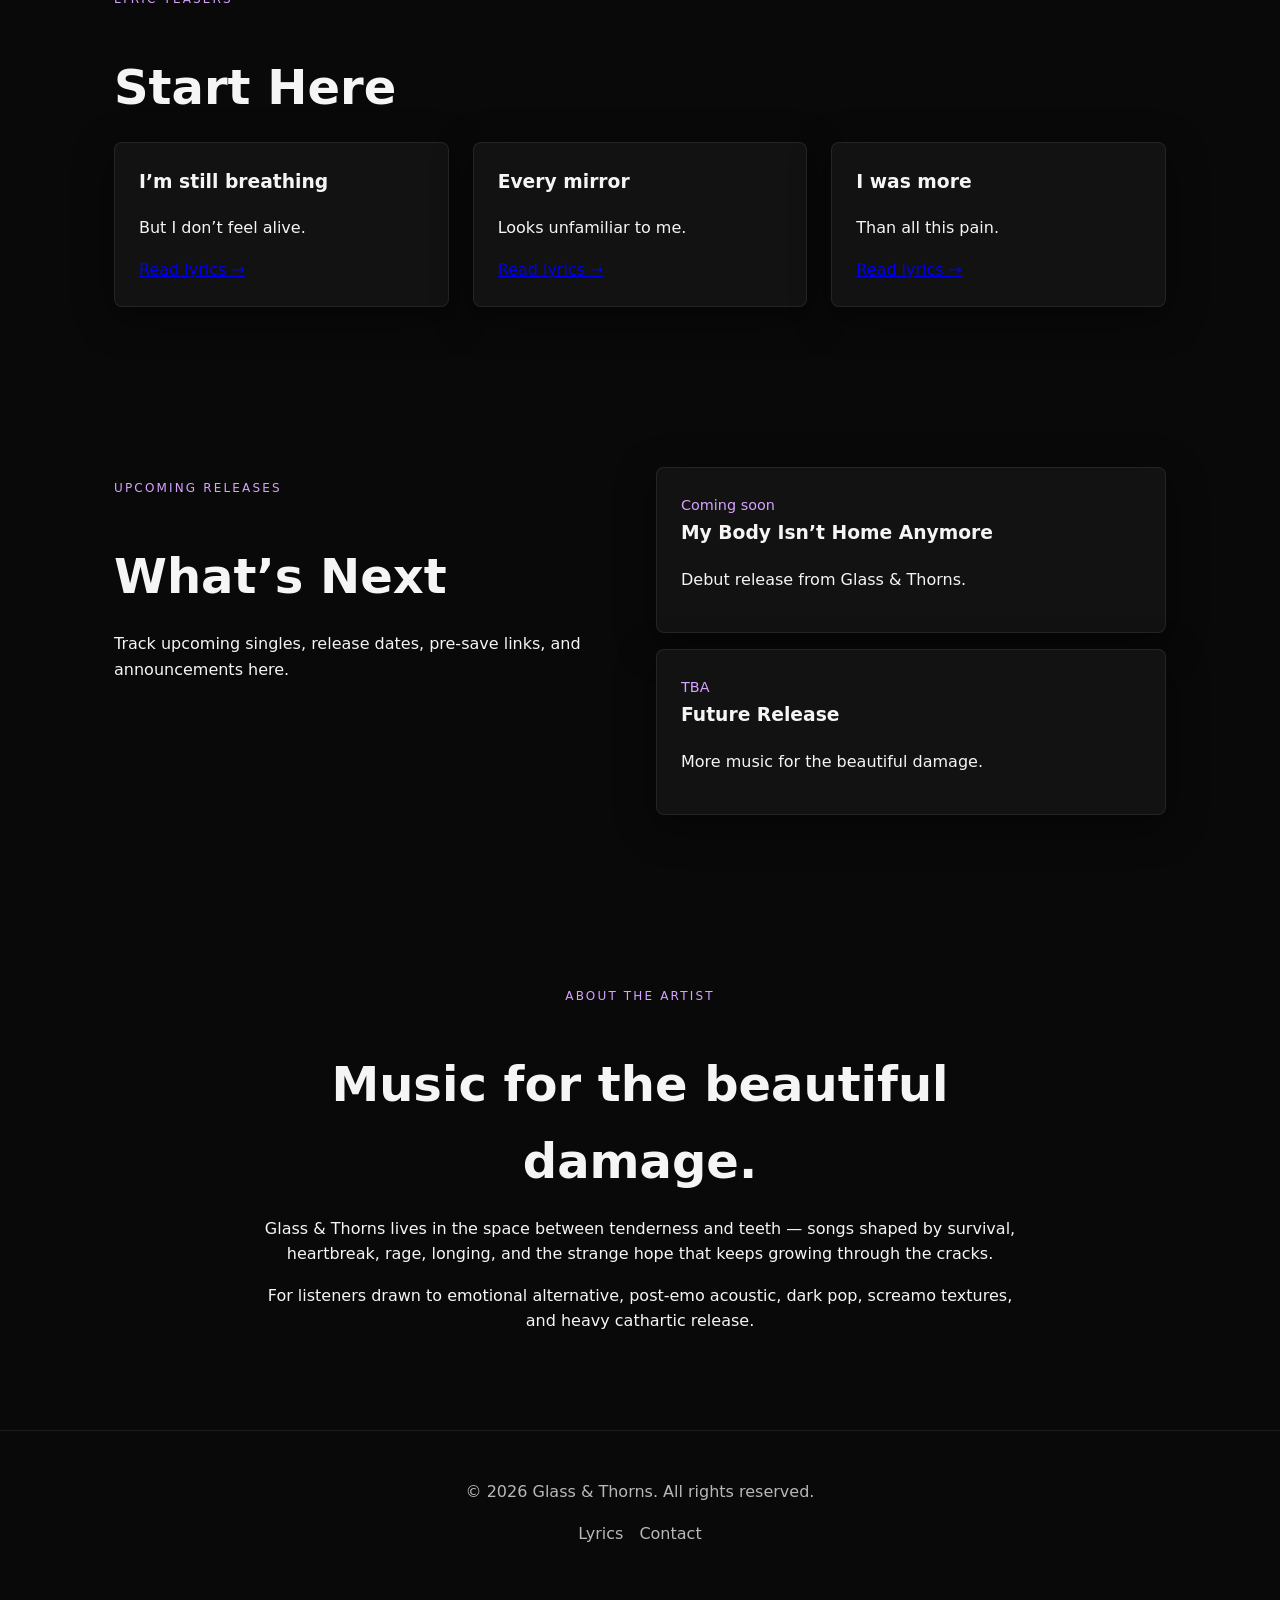
==== commit 448000d4: "fix(a11y): add skip-to-content link to artist homepage" ====
--- a/index.html
+++ b/index.html
@@ -15,6 +15,7 @@
   <link rel="stylesheet" href="styles.css" />
 </head>
 <body>
+  <a class="skip-link" href="#top">Skip to main content</a>
   <header class="site-header">
     <nav class="nav" aria-label="Primary navigation">
       <a class="logo" href="#top" aria-label="Glass &amp; Thorns home">
@@ -30,7 +31,7 @@
     </nav>
   </header>
 
-  <main id="top">
+  <main id="top" tabindex="-1">
     <section class="hero">
       <div class="hero-overlay"></div>
       <div class="hero-content section">
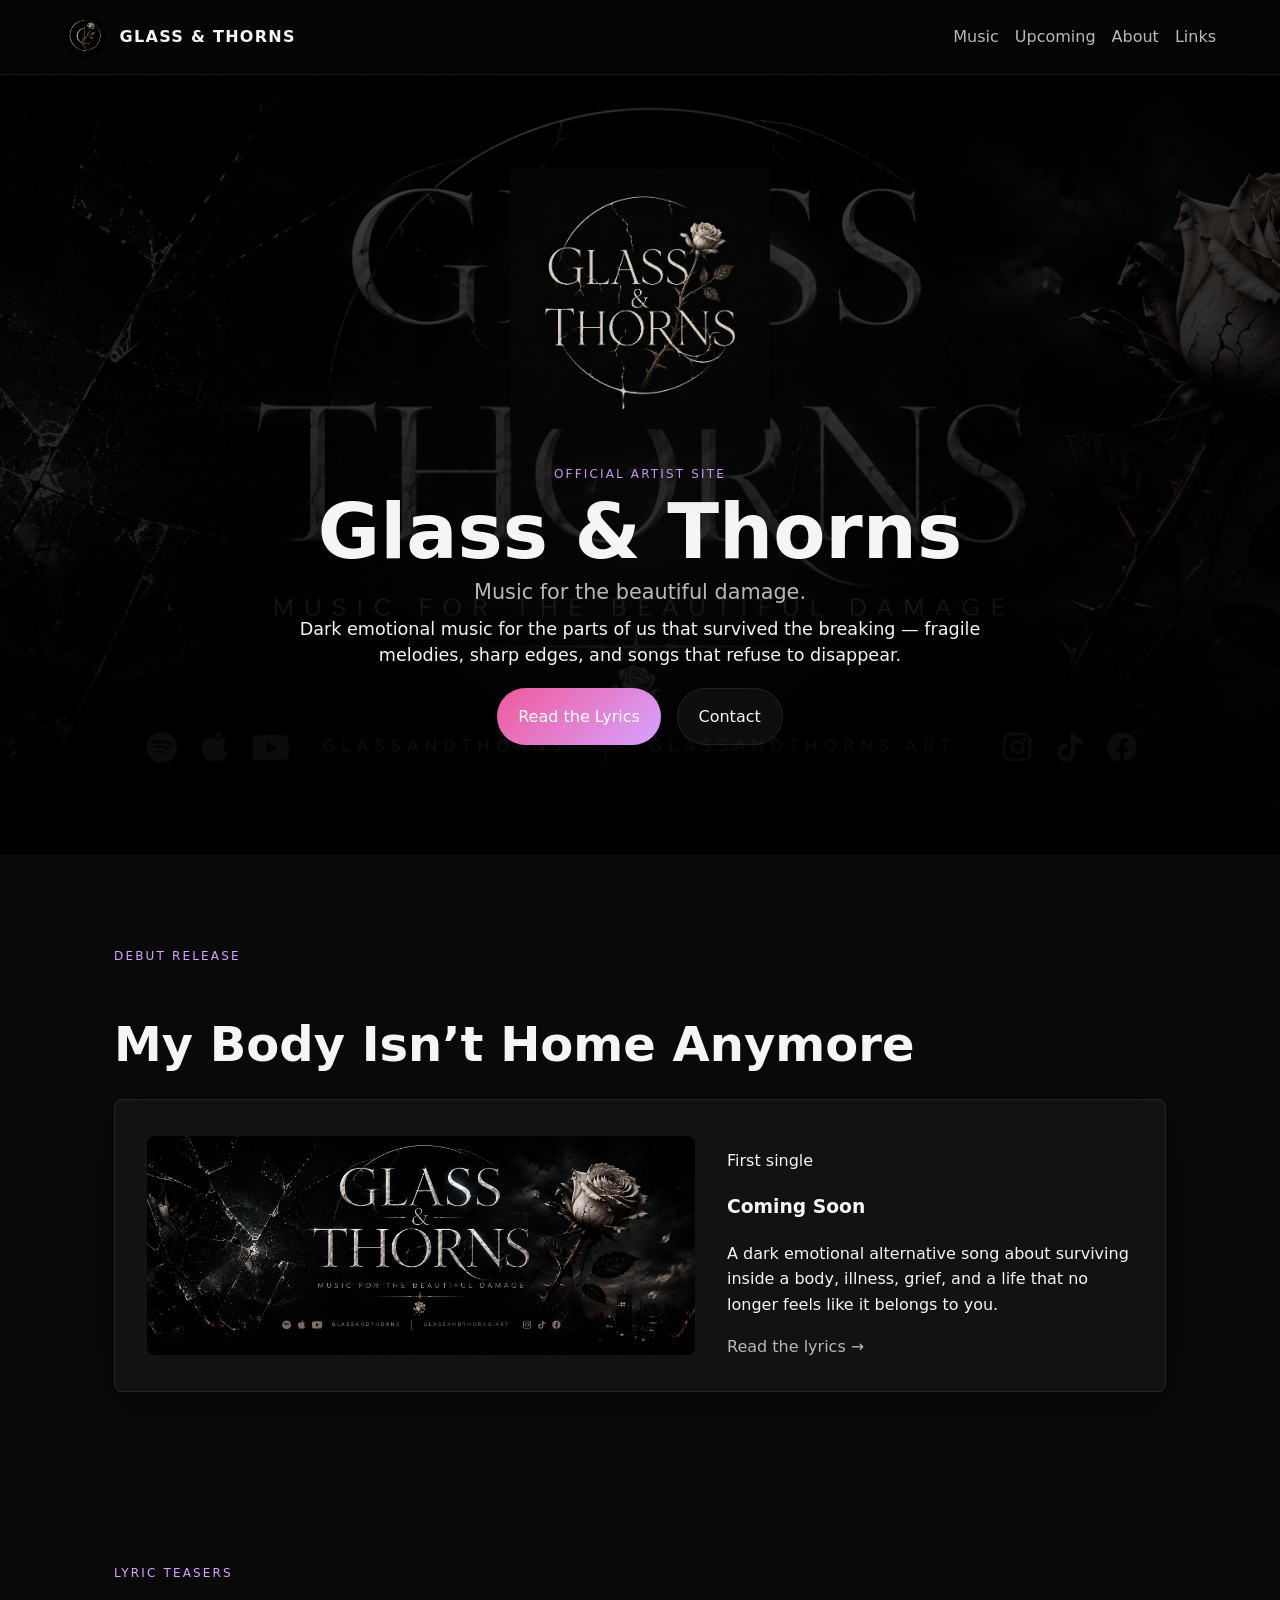
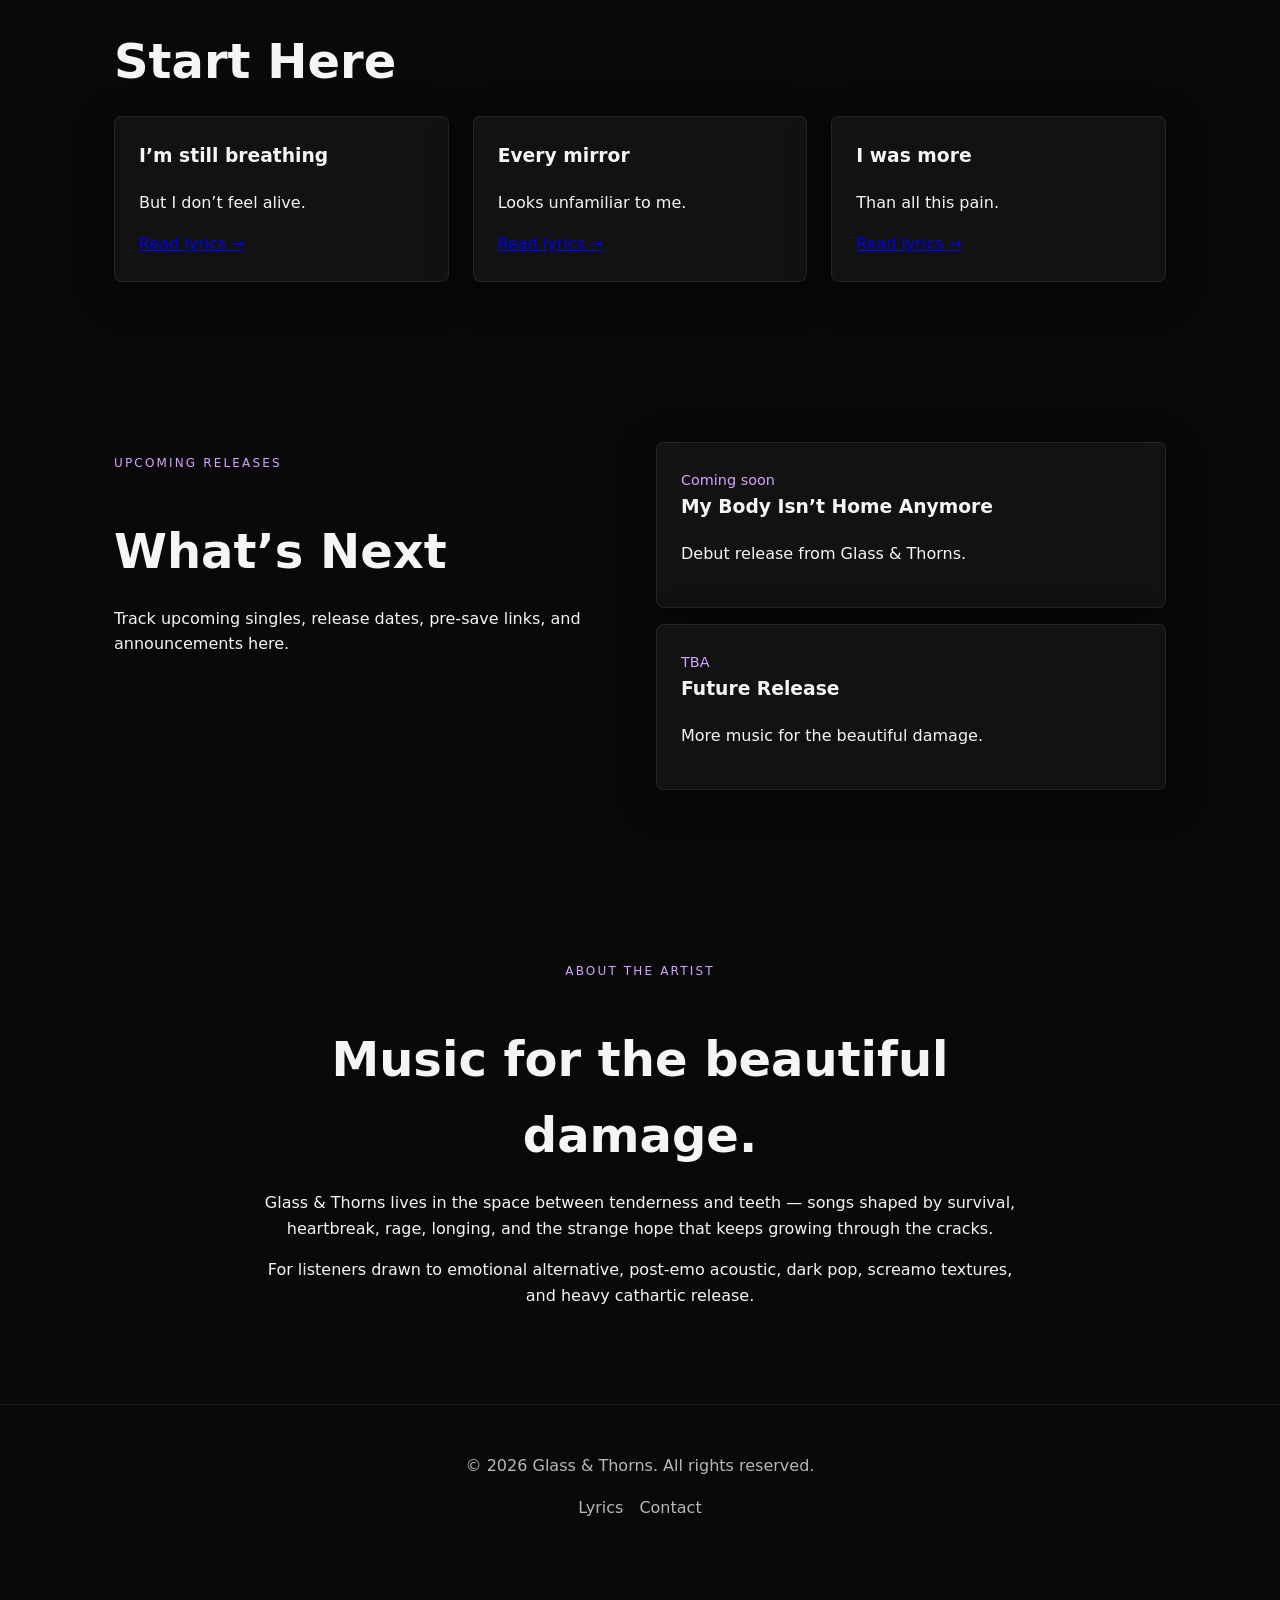
==== commit a40a4a26: "seo: define artist homepage and lyrics canonical URLs" ====
--- a/index.html
+++ b/index.html
@@ -3,6 +3,7 @@
 <head>
   <meta charset="UTF-8" />
   <meta name="viewport" content="width=device-width, initial-scale=1.0" />
+  <link rel="canonical" href="https://glassandthorns.art/" />
   <meta name="description" content="Official site for Glass &amp; Thorns — beautiful, dangerous, fragile, and unbroken." />
   <meta property="og:title" content="Glass &amp; Thorns" />
   <meta property="og:description" content="Music for the beautiful damage." />
--- a/styles.css
+++ b/styles.css
@@ -287,3 +287,32 @@
     justify-content: center;
   }
 }
+
+/* Visible focus and keyboard skip link, tuned for the dark visual theme. */
+.skip-link {
+  position: fixed;
+  top: 1rem;
+  left: 1rem;
+  z-index: 1100;
+  padding: .8rem 1rem;
+  border-radius: .5rem;
+  background: #fff;
+  color: #090909;
+  font-weight: 700;
+  transform: translateY(calc(-100% - 2rem));
+}
+.skip-link:focus { transform: none; }
+:where(a, button, input, select, textarea):focus-visible {
+  outline: 3px solid var(--accent);
+  outline-offset: 3px;
+  box-shadow: 0 0 0 6px #090909;
+}
+@media (prefers-reduced-motion: reduce) {
+  html { scroll-behavior: auto; }
+  *, *::before, *::after {
+    animation-duration: .01ms !important;
+    animation-iteration-count: 1 !important;
+    transition-duration: .01ms !important;
+    scroll-behavior: auto !important;
+  }
+}
